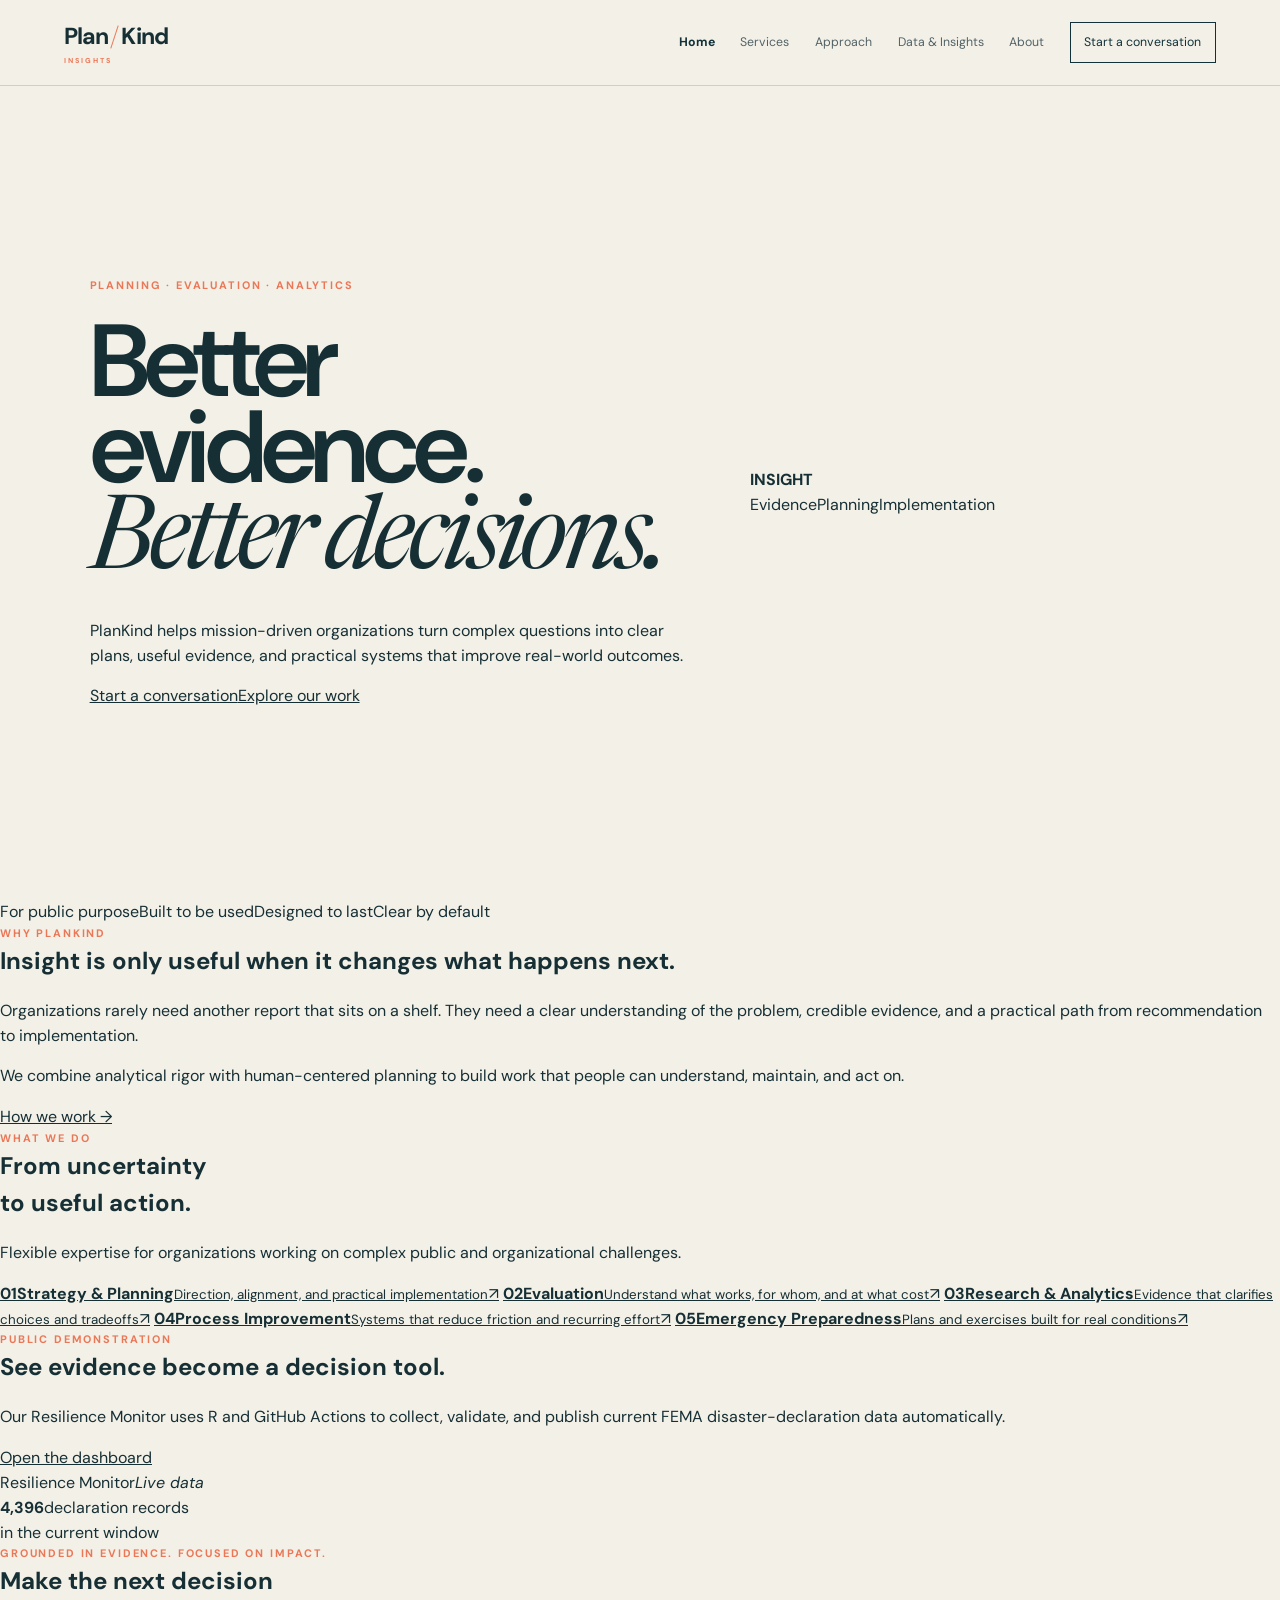
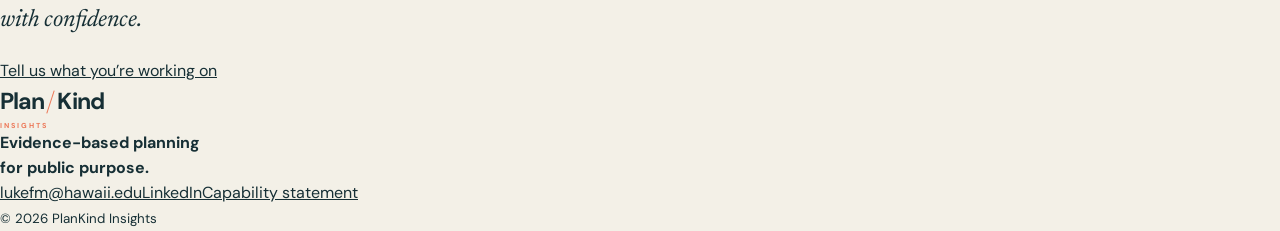
==== website/index.html @ e94deb13 "Build PlanKind consulting website and resilience dashboard" ====
<!doctype html>
<html lang="en">
<head>
  <meta charset="utf-8"><meta name="viewport" content="width=device-width,initial-scale=1">
  <meta name="description" content="PlanKind helps mission-driven organizations make better decisions through evidence-based planning, evaluation, and analysis.">
  <meta property="og:title" content="PlanKind Insights">
  <meta property="og:description" content="Grounded in evidence. Focused on impact.">
  <meta property="og:image" content="https://lukefm3.github.io/plankind/assets/og.png">
  <title>PlanKind Insights | Evidence for better decisions</title>
  <link rel="stylesheet" href="assets/styles.css">
</head>
<body>
  <a class="skip" href="#main">Skip to content</a>
  <header class="header">
    <a class="logo" href="index.html"><span class="plan">Plan</span><i></i><span>Kind</span><small>INSIGHTS</small></a>
    <button class="menu" aria-controls="nav" aria-expanded="false">Menu</button>
    <nav id="nav"><a class="active" href="index.html">Home</a><a href="services.html">Services</a><a href="approach.html">Approach</a><a href="insights.html">Data &amp; Insights</a><a href="about.html">About</a><a class="nav-cta" href="contact.html">Start a conversation</a></nav>
  </header>
  <main id="main">
    <section class="hero">
      <div class="hero-copy">
        <div class="kicker">Planning · Evaluation · Analytics</div>
        <h1>Better evidence.<br><em>Better decisions.</em></h1>
        <p>PlanKind helps mission-driven organizations turn complex questions into clear plans, useful evidence, and practical systems that improve real-world outcomes.</p>
        <div class="button-row"><a class="button coral" href="contact.html">Start a conversation</a><a class="button ghost" href="services.html">Explore our work</a></div>
      </div>
      <div class="hero-mark" aria-label="PlanKind principles">
        <div class="orbit orbit-one"></div><div class="orbit orbit-two"></div>
        <div class="owl"><span class="eye"></span><span class="eye"></span><b>INSIGHT</b></div>
        <span class="orbit-label top">Evidence</span><span class="orbit-label right">Planning</span><span class="orbit-label bottom">Implementation</span>
      </div>
    </section>
    <section class="proof-strip"><span>For public purpose</span><span>Built to be used</span><span>Designed to last</span><span>Clear by default</span></section>
    <section class="section intro-grid">
      <div><div class="eyebrow">Why PlanKind</div><h2>Insight is only useful when it changes what happens next.</h2></div>
      <div class="prose"><p>Organizations rarely need another report that sits on a shelf. They need a clear understanding of the problem, credible evidence, and a practical path from recommendation to implementation.</p><p>We combine analytical rigor with human-centered planning to build work that people can understand, maintain, and act on.</p><a class="text-link" href="approach.html">How we work →</a></div>
    </section>
    <section class="services-preview">
      <div class="section-heading"><div><div class="eyebrow light">What we do</div><h2>From uncertainty<br>to useful action.</h2></div><p>Flexible expertise for organizations working on complex public and organizational challenges.</p></div>
      <div class="service-list">
        <a href="services.html#strategy"><b>01</b><span><strong>Strategy &amp; Planning</strong><small>Direction, alignment, and practical implementation</small></span><i>↗</i></a>
        <a href="services.html#evaluation"><b>02</b><span><strong>Evaluation</strong><small>Understand what works, for whom, and at what cost</small></span><i>↗</i></a>
        <a href="services.html#analytics"><b>03</b><span><strong>Research &amp; Analytics</strong><small>Evidence that clarifies choices and tradeoffs</small></span><i>↗</i></a>
        <a href="services.html#process"><b>04</b><span><strong>Process Improvement</strong><small>Systems that reduce friction and recurring effort</small></span><i>↗</i></a>
        <a href="services.html#preparedness"><b>05</b><span><strong>Emergency Preparedness</strong><small>Plans and exercises built for real conditions</small></span><i>↗</i></a>
      </div>
    </section>
    <section class="section data-feature">
      <div><div class="eyebrow">Public demonstration</div><h2>See evidence become a decision tool.</h2><p>Our Resilience Monitor uses R and GitHub Actions to collect, validate, and publish current FEMA disaster-declaration data automatically.</p><a class="button dark" href="insights.html">Open the dashboard</a></div>
      <div class="mini-dashboard"><div class="mini-head"><span>Resilience Monitor</span><i>Live data</i></div><div class="mini-number"><strong id="home-record-count">—</strong><span>declaration records<br>in the current window</span></div><div class="mini-lines"><i style="width:92%"></i><i style="width:68%"></i><i style="width:81%"></i><i style="width:46%"></i></div></div>
    </section>
    <section class="closing"><div class="kicker">Grounded in evidence. Focused on impact.</div><h2>Make the next decision<br><em>with confidence.</em></h2><a class="button coral" href="contact.html">Tell us what you’re working on</a></section>
  </main>
  <footer class="footer"><a class="logo inverse" href="index.html"><span>Plan</span><i></i><span>Kind</span><small>INSIGHTS</small></a><div><b>Evidence-based planning<br>for public purpose.</b></div><div><a href="mailto:lukefm@hawaii.edu">lukefm@hawaii.edu</a><a href="https://www.linkedin.com/in/luke-miller-283258127/">LinkedIn</a><a href="downloads/plankind-capability-statement.pdf" download>Capability statement</a></div><small>© <span class="year"></span> PlanKind Insights</small></footer>
  <script src="assets/site.js"></script>
</body>
</html>
---- website/assets/styles.css ----
@import url('https://fonts.googleapis.com/css2?family=DM+Sans:wght@400;500;600;700&family=Newsreader:ital,opsz,wght@1,6..72,400;1,6..72,500&display=swap');
:root{--navy:#12323a;--deep:#0c252b;--cream:#f3f0e7;--white:#fff;--coral:#ec7757;--sage:#aebf99;--mist:#dce5df;--ink:#162f35;--muted:#647477;--line:rgba(18,50,58,.17);--sans:"DM Sans",sans-serif;--serif:"Newsreader",serif}*{box-sizing:border-box}html{scroll-behavior:smooth}body{margin:0;background:var(--cream);color:var(--ink);font-family:var(--sans);line-height:1.55}.skip{position:absolute;left:-9999px}.skip:focus{left:1rem;top:1rem;background:#fff;padding:.7rem;z-index:20}a{color:inherit}.header{min-height:86px;padding:0 clamp(1.25rem,5vw,5.5rem);display:flex;align-items:center;justify-content:space-between;border-bottom:1px solid var(--line);background:var(--cream);position:relative}.logo{position:relative;display:flex;align-items:center;text-decoration:none;font-size:1.45rem;font-weight:700;letter-spacing:-.04em;padding-bottom:.7rem}.logo i{width:1px;height:24px;background:var(--coral);margin:0 .38rem;transform:rotate(18deg)}.logo small{position:absolute;bottom:0;left:0;font-size:.45rem;letter-spacing:.28em;font-weight:700;color:var(--coral)}nav{display:flex;align-items:center;gap:clamp(.9rem,2vw,2rem)}nav a{text-decoration:none;font-size:.77rem;color:#526368}nav a.active{color:var(--navy);font-weight:700}.nav-cta{border:1px solid var(--navy);padding:.65rem .85rem;color:var(--navy)}.menu{display:none;border:1px solid currentColor;background:none;padding:.55rem .75rem}.hero{min-height:calc(100vh - 86px);padding:clamp(4rem,8vw,8rem) clamp(1.25rem,7vw,7rem);display:grid;grid-template-columns:1.15fr .85fr;align-items:center;gap:5vw}.kicker,.eyebrow{text-transform:uppercase;letter-spacing:.17em;font-size:.68rem;font-weight:700;color:var(--coral)}h1,h2,h3,p{margin-top:0}h1{font-size:clamp(4rem,8vw,8.4rem);line-height:.84;letter-spacing:-.055em;margin:1.5rem 0 2rem;font-weight:600}h1 em,h2 em{font-family:var(--serif);font-weight:400;color:var(--coral}.hero-copy p,.page-hero p{font-size:clamp(1.05rem,1.7vw,1.32rem);max-width:650px;color:#516569}.button-row{display:flex;gap:.7rem;flex-wrap:wrap;margin-top:2.4rem}.button{display:inline-flex;padding:.9rem 1.15rem;text-decoration:none;border:1px solid var(--navy);font-size:.8rem;font-weight:700}.button.coral{background:var(--coral);border-color:var(--coral);color:var(--deep)}.button.ghost{background:transparent}.button.dark{background:var(--navy);color:#fff}.button.compact{padding:.65rem .9rem}.hero-mark{height:min(540px,55vw);min-height:360px;position:relative;display:grid;place-items:center}.orbit{position:absolute;border:1px solid rgba(18,50,58,.22);border-radius:50%}.orbit-one{inset:9%}.orbit-two{inset:21%;border-style:dashed}.owl{position:relative;width:170px;height:138px;border-radius:50% 50% 44% 44%;background:var(--navy);display:flex;justify-content:center;align-items:center;gap:16px;color:#fff;clip-path:polygon(0 12%,25% 0,50% 12%,75% 0,100% 12%,91% 83%,50% 100%,9% 83%)}.owl:after{content:"";position:absolute;width:24px;height:16px;background:var(--coral);clip-path:polygon(50% 100%,0 0,100% 0);top:63px}.owl .eye{width:42px;height:42px;border-radius:50%;background:var(--cream);box-shadow:inset 0 0 0 14px var(--sage)}.owl b{position:absolute;bottom:20px;font-size:.45rem;letter-spacing:.24em}.orbit-label{position:absolute;font-size:.68rem;text-transform:uppercase;letter-spacing:.12em}.orbit-label.top{top:4%}.orbit-label.right{right:0;top:50%}.orbit-label.bottom{bottom:3%;left:18%}.proof-strip{display:grid;grid-template-columns:repeat(4,1fr);background:var(--navy);color:#fff;padding:1.15rem clamp(1rem,5vw,5rem);gap:1rem}.proof-strip span{text-align:center;text-transform:uppercase;letter-spacing:.13em;font-size:.62rem;border-right:1px solid rgba(255,255,255,.2)}.proof-strip span:last-child{border:0}.section{padding:clamp(5rem,9vw,9rem) clamp(1.25rem,7vw,7rem);border-bottom:1px solid var(--line)}.intro-grid{display:grid;grid-template-columns:1fr 1fr;gap:8vw}.section h2,.section-heading h2,.closing h2,.service-detail h2,.contact-hero h1{font-size:clamp(2.8rem,5vw,5.4rem);line-height:.95;letter-spacing:-.045em;margin:1rem 0}.prose{font-size:1.06rem;max-width:680px}.text-link{display:inline-block;margin-top:1rem;text-decoration:none;font-weight:700;border-bottom:1px solid}.services-preview{background:var(--navy);color:#fff;padding:clamp(5rem,9vw,9rem) clamp(1.25rem,7vw,7rem)}.section-heading{display:flex;justify-content:space-between;align-items:end;gap:4rem}.section-heading>p{max-width:410px;color:#c2ceca}.light{color:var(--sage)}.service-list{margin-top:4rem;border-top:1px solid rgba(255,255,255,.2)}.service-list a{display:grid;grid-template-columns:55px 1fr 30px;gap:1rem;align-items:center;text-decoration:none;padding:1.35rem 0;border-bottom:1px solid rgba(255,255,255,.2)}.service-list b{font-size:.65rem;color:var(--sage)}.service-list span{display:flex;align-items:baseline;gap:2rem}.service-list strong{font-size:1.25rem}.service-list small{color:#b8c7c4}.service-list i{font-style:normal;font-size:1.4rem}.data-feature{background:var(--mist);display:grid;grid-template-columns:1fr 1fr;gap:8vw;align-items:center}.data-feature p{max-width:570px}.mini-dashboard{background:#fff;padding:2rem;box-shadow:16px 16px 0 var(--sage)}.mini-head{display:flex;justify-content:space-between;border-bottom:1px solid var(--line);padding-bottom:1rem}.mini-head i{font-style:normal;color:#377958;font-size:.72rem}.mini-number{display:flex;align-items:center;gap:1.2rem;margin:2rem 0}.mini-number strong{font-size:4rem;line-height:1}.mini-number span{font-size:.72rem;color:var(--muted)}.mini-lines{display:grid;gap:.55rem}.mini-lines i{display:block;height:12px;background:var(--coral)}.closing{padding:clamp(6rem,11vw,11rem) 1.25rem;text-align:center}.closing h2{font-size:clamp(3rem,6vw,6.7rem)}.footer{background:var(--deep);color:#fff;min-height:260px;padding:3rem clamp(1.25rem,5vw,5rem);display:grid;grid-template-columns:1fr 1fr 1fr auto;gap:2rem;align-items:start}.logo.inverse{color:#fff}.footer>div{display:flex;flex-direction:column;gap:.5rem}.footer a{text-decoration:none;font-size:.8rem}.footer>small{align-self:end;color:#96a6a4}
.page-hero{padding:clamp(5rem,9vw,9rem) clamp(1.25rem,7vw,7rem);min-height:68vh}.page-hero h1{font-size:clamp(4rem,8vw,8rem)}.service-detail{padding:clamp(4rem,7vw,7rem) clamp(1.25rem,7vw,7rem);display:grid;grid-template-columns:80px 1.2fr .8fr;gap:4vw;border-top:1px solid var(--line)}.service-num{font-family:var(--serif);font-style:italic;font-size:1.5rem;color:var(--coral)}.service-detail h2{font-size:clamp(2.5rem,4vw,4.5rem)}.service-detail>div p{max-width:600px;color:var(--muted)}.service-detail ul{list-style:none;padding:0;margin:2rem 0 0}.service-detail li{padding:.8rem 0;border-bottom:1px solid var(--line);font-size:.88rem}.approach-hero{background:var(--mist)}.principles{display:grid;grid-template-columns:repeat(5,1fr);padding:0 clamp(1.25rem,4vw,4rem)}.principles article{padding:3rem 1.4rem;min-height:340px;border-right:1px solid var(--line)}.principles article:last-child{border:0}.principles span{color:var(--coral);font-size:.68rem}.principles h2{font-size:1.6rem;line-height:1.1;margin:4rem 0 1rem}.principles p{font-size:.84rem;color:var(--muted)}.question-section{background:var(--navy);color:#fff}.question-section .prose{color:#ccd5d2}.value-list{display:flex;flex-wrap:wrap;gap:.55rem;margin-top:2rem}.value-list span{padding:.5rem .8rem;border:1px solid rgba(255,255,255,.25);border-radius:30px;font-size:.75rem}.expertise{padding:clamp(5rem,8vw,8rem) clamp(1.25rem,7vw,7rem);background:var(--sage)}.dark-copy{color:var(--navy)}.expertise-grid{display:grid;grid-template-columns:repeat(3,1fr);margin-top:3rem;border-top:1px solid rgba(18,50,58,.25);border-left:1px solid rgba(18,50,58,.25)}.expertise-grid span{padding:1.2rem;border-right:1px solid rgba(18,50,58,.25);border-bottom:1px solid rgba(18,50,58,.25);font-weight:600}.founder{display:grid;grid-template-columns:.55fr 1fr;gap:7vw;align-items:center}.founder-mark{aspect-ratio:1;background:var(--navy);color:#fff;display:grid;place-items:center;font-size:clamp(3rem,8vw,8rem);font-family:var(--serif);font-style:italic}.founder>div:last-child{max-width:650px}.founder-links{display:flex;gap:1.2rem}.founder-links a{font-weight:700;font-size:.8rem}.header-dark{background:var(--deep);color:#fff;border-color:rgba(255,255,255,.15)}.header-dark nav a{color:#c4d0cd}.contact-page{background:var(--deep);color:#fff}.contact-hero{min-height:calc(100vh - 86px);padding:clamp(4rem,8vw,8rem) clamp(1.25rem,7vw,7rem);display:grid;grid-template-columns:1.2fr .8fr;gap:8vw;align-items:center}.contact-hero h1{font-size:clamp(4rem,7vw,7.5rem)}.contact-hero p{max-width:620px;color:#c0cdca;font-size:1.1rem}.contact-card{background:var(--cream);color:var(--navy);padding:clamp(2rem,4vw,4rem);display:flex;flex-direction:column;gap:1rem}.contact-card>span{text-transform:uppercase;letter-spacing:.15em;font-size:.65rem;color:var(--coral);margin-bottom:1rem}.contact-card a{font-size:1rem;font-weight:600}.contact-card hr{width:100%;border:0;border-top:1px solid var(--line);margin:1rem 0}.contact-footer{min-height:100px;display:flex;justify-content:space-between}.dashboard-hero{padding-bottom:4rem}.dashboard{margin:0 clamp(1.25rem,4vw,4rem) 6rem;background:#fff;border:1px solid var(--line)}.dash-toolbar{display:flex;justify-content:space-between;align-items:center;padding:1rem 1.5rem;border-bottom:1px solid var(--line)}.dash-toolbar>div{display:flex;align-items:center;gap:.65rem}.dash-toolbar small{color:var(--muted)}.live-dot{width:8px;height:8px;border-radius:50%;background:#3c9b64;box-shadow:0 0 0 4px rgba(60,155,100,.15)}.metrics{display:grid;grid-template-columns:repeat(4,1fr)}.metrics article{padding:1.4rem;border-right:1px solid var(--line);border-bottom:1px solid var(--line)}.metrics article:last-child{border-right:0}.metrics span,.metrics small{display:block;font-size:.72rem;color:var(--muted)}.metrics strong{display:block;font-size:3.2rem;line-height:1;margin:.8rem 0}.metrics .word-metric{font-size:1.6rem;margin:1.2rem 0}.dash-grid{display:grid;grid-template-columns:1.2fr .8fr}.chart-card{padding:2rem;border-right:1px solid var(--line);border-bottom:1px solid var(--line)}.chart-card:last-child{border-right:0}.card-head{display:flex;justify-content:space-between;align-items:end;gap:1rem;margin-bottom:2rem}.card-head h2{font-size:1.8rem;margin:.4rem 0 0}.card-head label{font-size:.72rem}.card-head select{padding:.45rem;background:#fff;border:1px solid var(--line)}.bars{display:grid;gap:.72rem}.bar{display:grid;grid-template-columns:130px 1fr 42px;align-items:center;gap:.8rem;font-size:.72rem}.bar>div{height:17px;background:#edf1ee}.bar i{display:block;height:100%;min-width:2px;background:var(--coral)}.states .bar i{background:var(--sage)}.table-card{padding:2rem}.table-wrap{overflow:auto}table{width:100%;border-collapse:collapse;font-size:.76rem}th,td{text-align:left;padding:.8rem;border-bottom:1px solid var(--line)}th{text-transform:uppercase;letter-spacing:.08em;font-size:.62rem;color:var(--muted)}.methodology{background:var(--mist)}
@media(max-width:900px){.header{flex-wrap:wrap;min-height:74px;padding:1rem 1.25rem}.menu{display:block}nav{display:none;flex-basis:100%;flex-direction:column;align-items:flex-start;padding:1.4rem 0 .4rem}nav.open{display:flex}.hero{grid-template-columns:1fr}.hero-mark{height:480px}.proof-strip{grid-template-columns:repeat(2,1fr)}.intro-grid,.data-feature,.contact-hero,.founder{grid-template-columns:1fr}.section-heading{align-items:flex-start;flex-direction:column}.service-detail{grid-template-columns:50px 1fr}.service-detail>ul{grid-column:2}.principles{grid-template-columns:repeat(2,1fr)}.principles article{min-height:280px}.expertise-grid{grid-template-columns:repeat(2,1fr)}.footer{grid-template-columns:1fr 1fr}.metrics{grid-template-columns:repeat(2,1fr)}.dash-grid{grid-template-columns:1fr}.chart-card{border-right:0}}@media(max-width:560px){h1{font-size:3.65rem}.hero-mark{height:360px}.proof-strip{grid-template-columns:1fr}.proof-strip span{border-right:0}.service-list span{display:block}.service-list small{display:block;margin-top:.35rem}.service-detail{grid-template-columns:1fr}.service-detail>ul{grid-column:1}.principles{grid-template-columns:1fr}.principles article{min-height:auto}.expertise-grid{grid-template-columns:1fr}.footer{grid-template-columns:1fr}.metrics{grid-template-columns:1fr}.metrics article{border-right:0}.dash-toolbar,.card-head{align-items:flex-start;flex-direction:column}.dash-toolbar>div{align-items:flex-start;flex-wrap:wrap}.bar{grid-template-columns:90px 1fr 32px}.contact-footer{display:flex;flex-direction:column}.hero-mark{min-height:300px}}
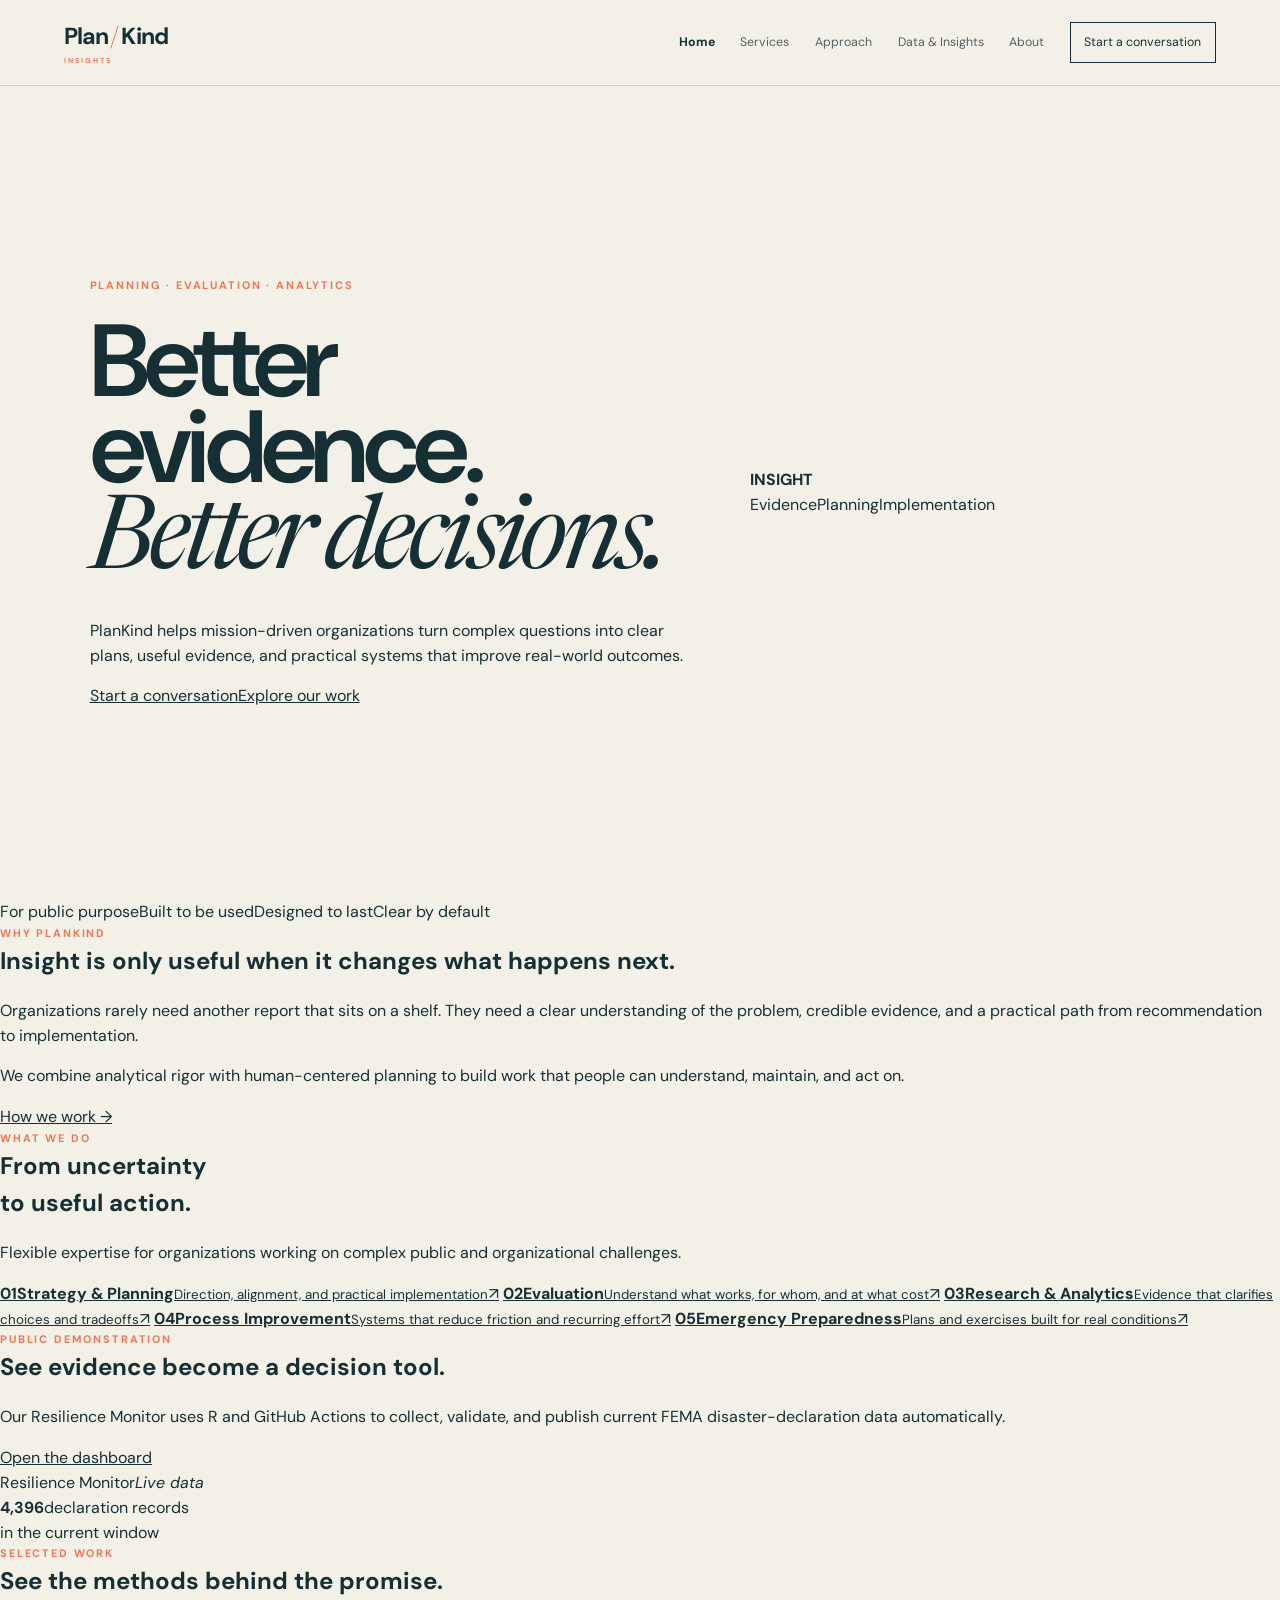
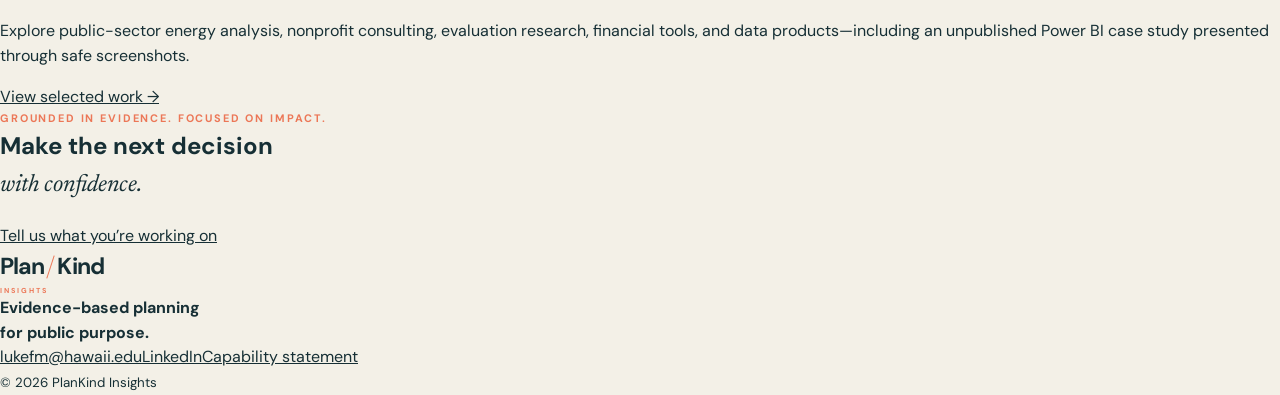
==== commit aabb6e5a: "Publish selected work and portfolio case studies" ====
--- a/website/index.html
+++ b/website/index.html
@@ -49,10 +49,13 @@
       <div><div class="eyebrow">Public demonstration</div><h2>See evidence become a decision tool.</h2><p>Our Resilience Monitor uses R and GitHub Actions to collect, validate, and publish current FEMA disaster-declaration data automatically.</p><a class="button dark" href="insights.html">Open the dashboard</a></div>
       <div class="mini-dashboard"><div class="mini-head"><span>Resilience Monitor</span><i>Live data</i></div><div class="mini-number"><strong id="home-record-count">—</strong><span>declaration records<br>in the current window</span></div><div class="mini-lines"><i style="width:92%"></i><i style="width:68%"></i><i style="width:81%"></i><i style="width:46%"></i></div></div>
     </section>
+    <section class="section intro-grid">
+      <div><div class="eyebrow">Selected work</div><h2>See the methods behind the promise.</h2></div>
+      <div class="prose"><p>Explore public-sector energy analysis, nonprofit consulting, evaluation research, financial tools, and data products—including an unpublished Power BI case study presented through safe screenshots.</p><a class="text-link" href="work.html">View selected work →</a></div>
+    </section>
     <section class="closing"><div class="kicker">Grounded in evidence. Focused on impact.</div><h2>Make the next decision<br><em>with confidence.</em></h2><a class="button coral" href="contact.html">Tell us what you’re working on</a></section>
   </main>
   <footer class="footer"><a class="logo inverse" href="index.html"><span>Plan</span><i></i><span>Kind</span><small>INSIGHTS</small></a><div><b>Evidence-based planning<br>for public purpose.</b></div><div><a href="mailto:lukefm@hawaii.edu">lukefm@hawaii.edu</a><a href="https://www.linkedin.com/in/luke-miller-283258127/">LinkedIn</a><a href="downloads/plankind-capability-statement.pdf" download>Capability statement</a></div><small>© <span class="year"></span> PlanKind Insights</small></footer>
   <script src="assets/site.js"></script>
 </body>
 </html>
-
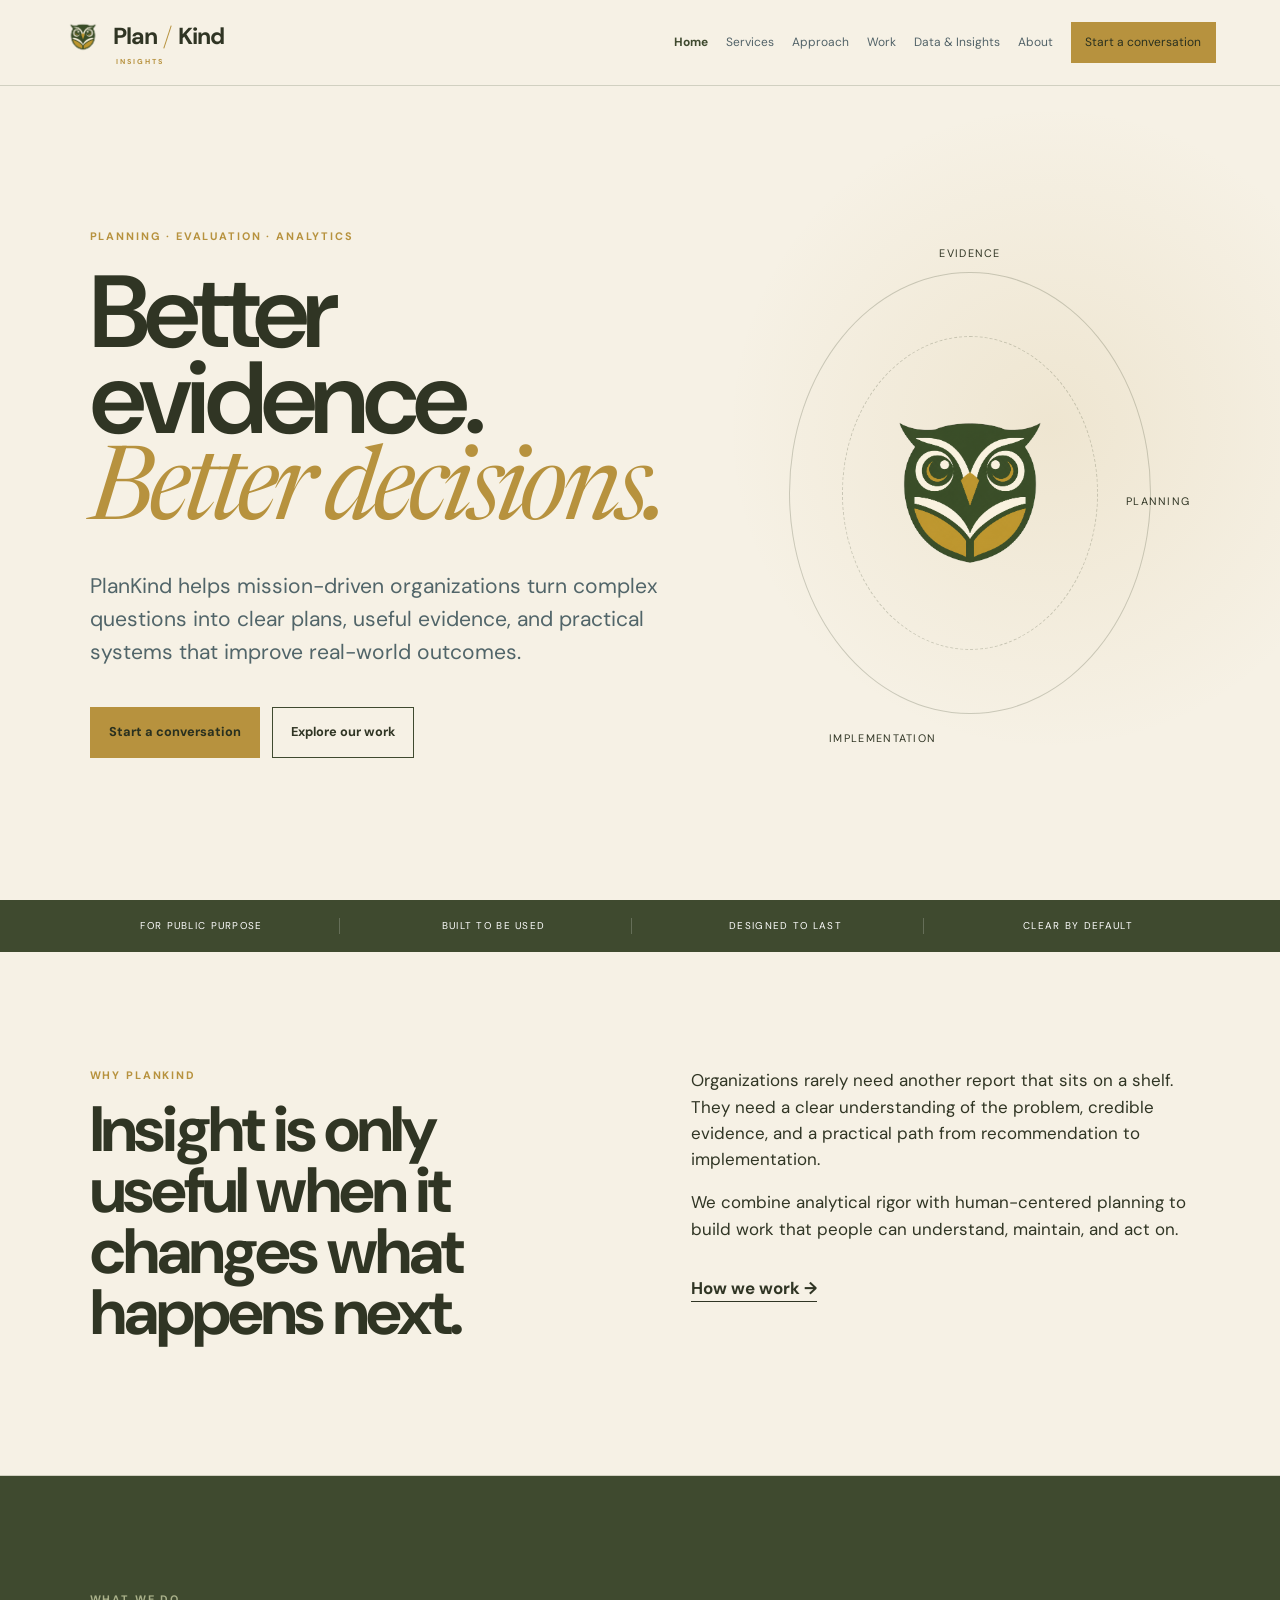
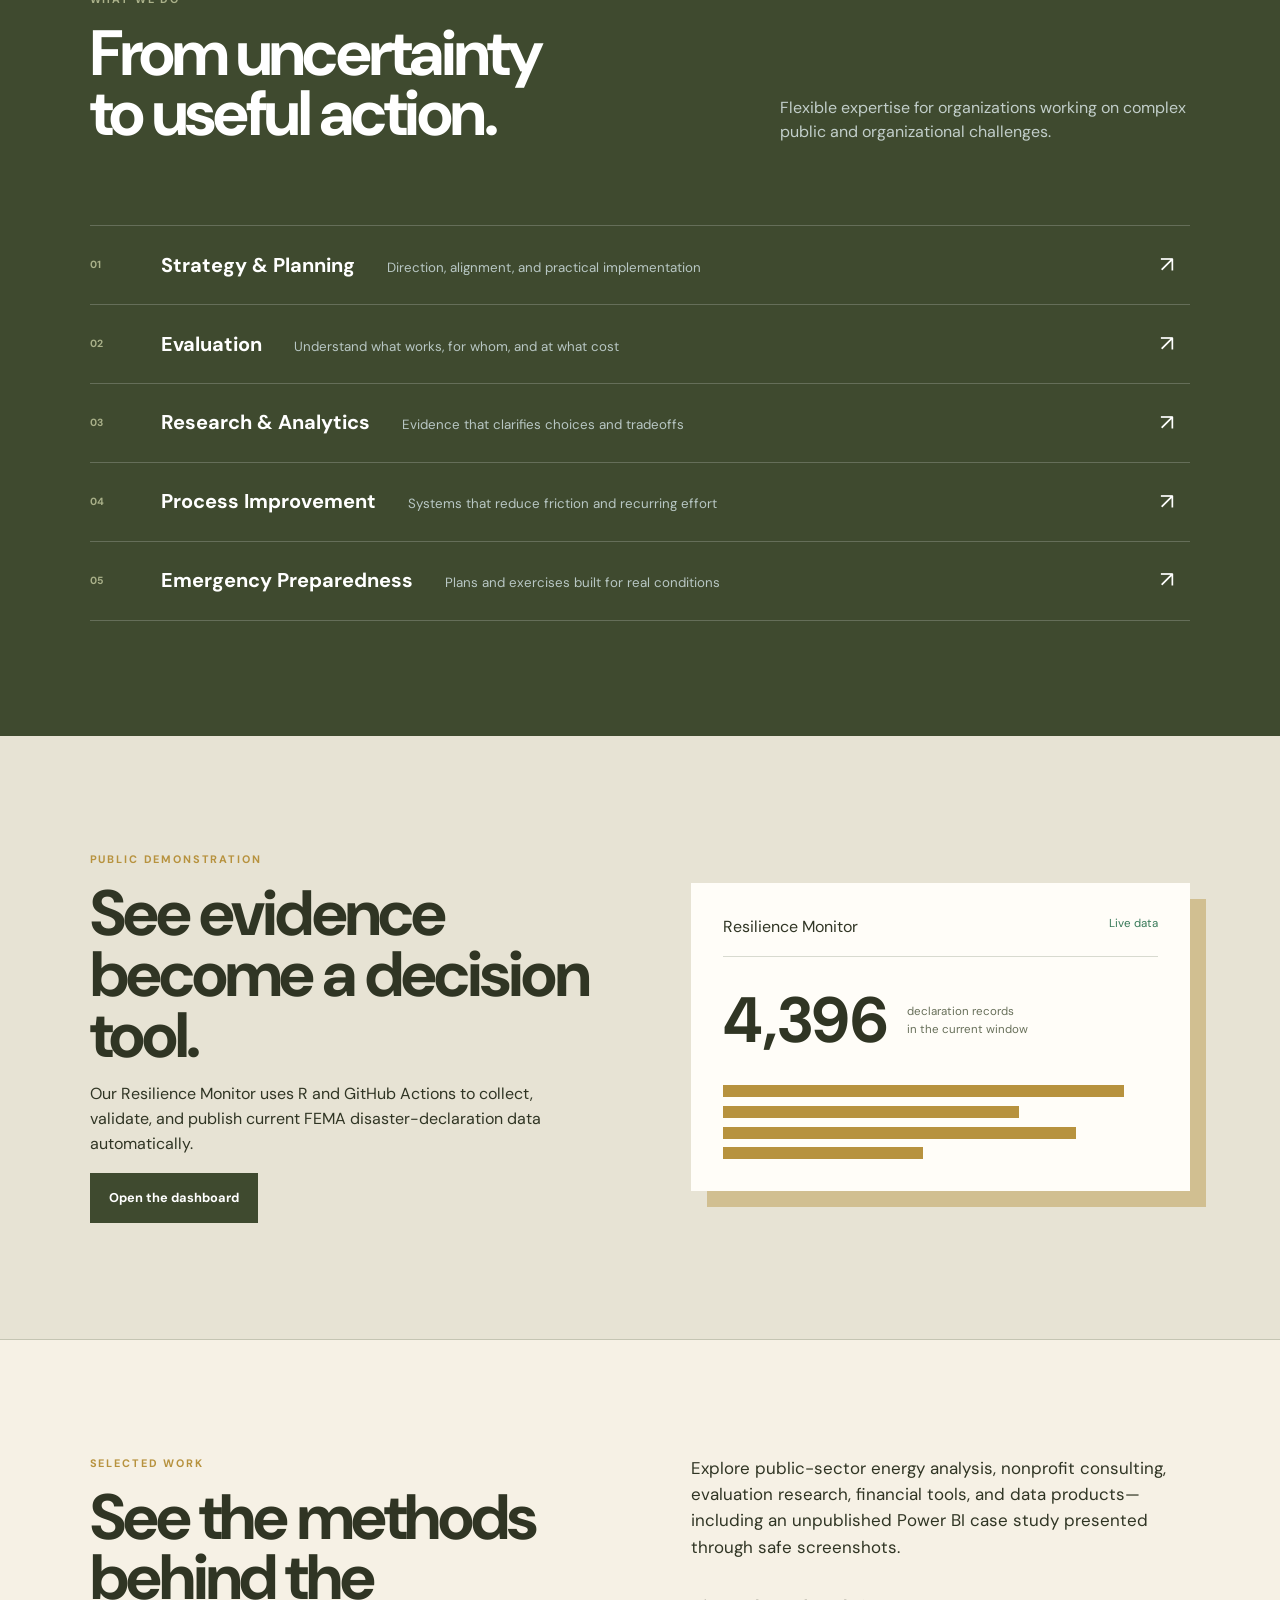
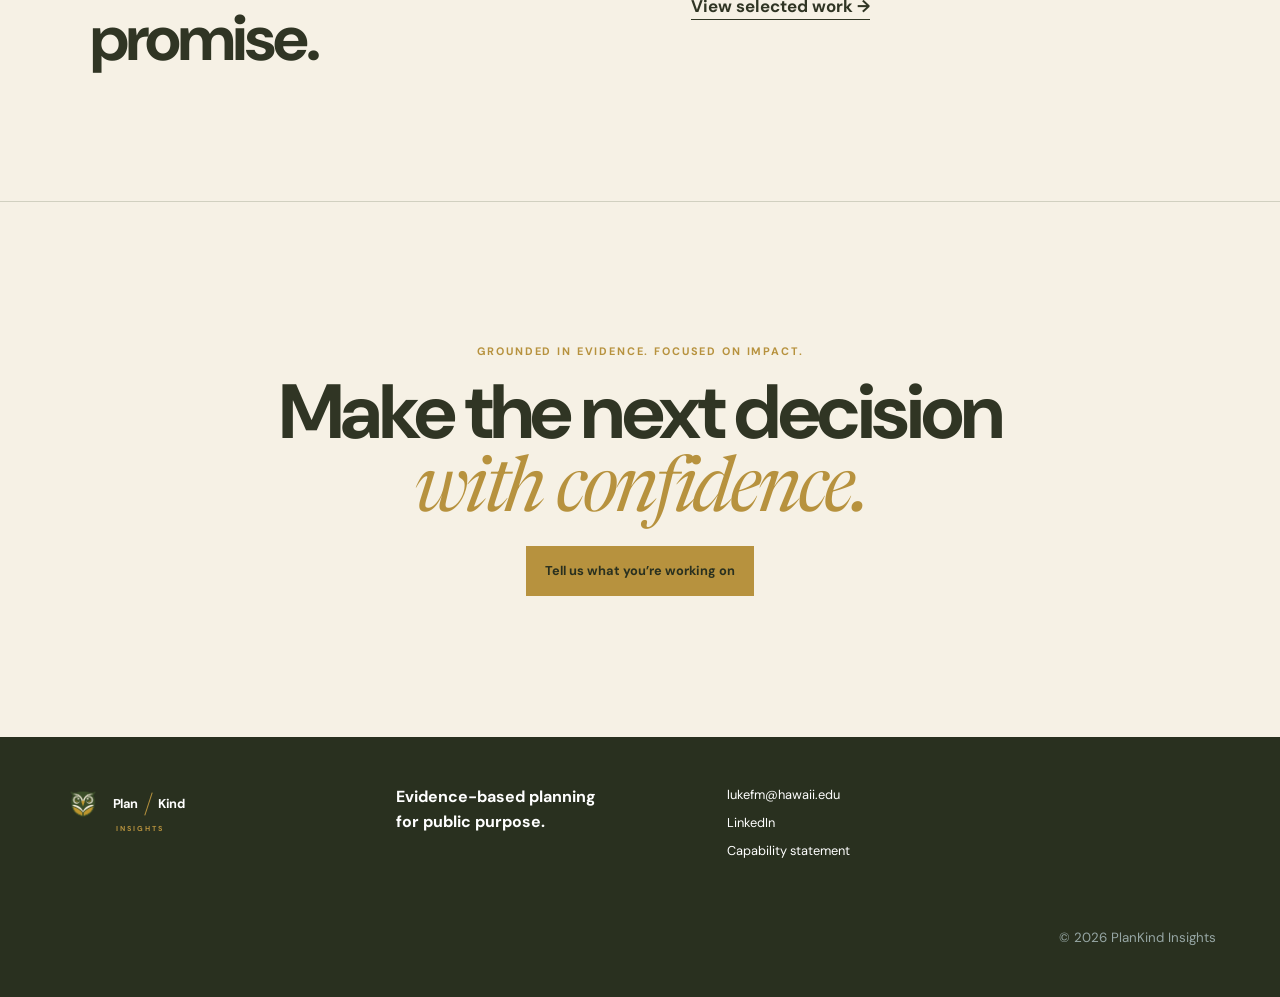
==== commit 04cf85d1: "Refine PlanKind identity and repair site layout" ====
--- a/website/index.html
+++ b/website/index.html
@@ -14,7 +14,7 @@
   <header class="header">
     <a class="logo" href="index.html"><span class="plan">Plan</span><i></i><span>Kind</span><small>INSIGHTS</small></a>
     <button class="menu" aria-controls="nav" aria-expanded="false">Menu</button>
-    <nav id="nav"><a class="active" href="index.html">Home</a><a href="services.html">Services</a><a href="approach.html">Approach</a><a href="insights.html">Data &amp; Insights</a><a href="about.html">About</a><a class="nav-cta" href="contact.html">Start a conversation</a></nav>
+    <nav id="nav"><a class="active" href="index.html">Home</a><a href="services.html">Services</a><a href="approach.html">Approach</a><a href="work.html">Work</a><a href="insights.html">Data &amp; Insights</a><a href="about.html">About</a><a class="nav-cta" href="contact.html">Start a conversation</a></nav>
   </header>
   <main id="main">
     <section class="hero">
--- a/website/assets/styles.css
+++ b/website/assets/styles.css
@@ -1,5 +1,64 @@
 @import url('https://fonts.googleapis.com/css2?family=DM+Sans:wght@400;500;600;700&family=Newsreader:ital,opsz,wght@1,6..72,400;1,6..72,500&display=swap');
-:root{--navy:#12323a;--deep:#0c252b;--cream:#f3f0e7;--white:#fff;--coral:#ec7757;--sage:#aebf99;--mist:#dce5df;--ink:#162f35;--muted:#647477;--line:rgba(18,50,58,.17);--sans:"DM Sans",sans-serif;--serif:"Newsreader",serif}*{box-sizing:border-box}html{scroll-behavior:smooth}body{margin:0;background:var(--cream);color:var(--ink);font-family:var(--sans);line-height:1.55}.skip{position:absolute;left:-9999px}.skip:focus{left:1rem;top:1rem;background:#fff;padding:.7rem;z-index:20}a{color:inherit}.header{min-height:86px;padding:0 clamp(1.25rem,5vw,5.5rem);display:flex;align-items:center;justify-content:space-between;border-bottom:1px solid var(--line);background:var(--cream);position:relative}.logo{position:relative;display:flex;align-items:center;text-decoration:none;font-size:1.45rem;font-weight:700;letter-spacing:-.04em;padding-bottom:.7rem}.logo i{width:1px;height:24px;background:var(--coral);margin:0 .38rem;transform:rotate(18deg)}.logo small{position:absolute;bottom:0;left:0;font-size:.45rem;letter-spacing:.28em;font-weight:700;color:var(--coral)}nav{display:flex;align-items:center;gap:clamp(.9rem,2vw,2rem)}nav a{text-decoration:none;font-size:.77rem;color:#526368}nav a.active{color:var(--navy);font-weight:700}.nav-cta{border:1px solid var(--navy);padding:.65rem .85rem;color:var(--navy)}.menu{display:none;border:1px solid currentColor;background:none;padding:.55rem .75rem}.hero{min-height:calc(100vh - 86px);padding:clamp(4rem,8vw,8rem) clamp(1.25rem,7vw,7rem);display:grid;grid-template-columns:1.15fr .85fr;align-items:center;gap:5vw}.kicker,.eyebrow{text-transform:uppercase;letter-spacing:.17em;font-size:.68rem;font-weight:700;color:var(--coral)}h1,h2,h3,p{margin-top:0}h1{font-size:clamp(4rem,8vw,8.4rem);line-height:.84;letter-spacing:-.055em;margin:1.5rem 0 2rem;font-weight:600}h1 em,h2 em{font-family:var(--serif);font-weight:400;color:var(--coral}.hero-copy p,.page-hero p{font-size:clamp(1.05rem,1.7vw,1.32rem);max-width:650px;color:#516569}.button-row{display:flex;gap:.7rem;flex-wrap:wrap;margin-top:2.4rem}.button{display:inline-flex;padding:.9rem 1.15rem;text-decoration:none;border:1px solid var(--navy);font-size:.8rem;font-weight:700}.button.coral{background:var(--coral);border-color:var(--coral);color:var(--deep)}.button.ghost{background:transparent}.button.dark{background:var(--navy);color:#fff}.button.compact{padding:.65rem .9rem}.hero-mark{height:min(540px,55vw);min-height:360px;position:relative;display:grid;place-items:center}.orbit{position:absolute;border:1px solid rgba(18,50,58,.22);border-radius:50%}.orbit-one{inset:9%}.orbit-two{inset:21%;border-style:dashed}.owl{position:relative;width:170px;height:138px;border-radius:50% 50% 44% 44%;background:var(--navy);display:flex;justify-content:center;align-items:center;gap:16px;color:#fff;clip-path:polygon(0 12%,25% 0,50% 12%,75% 0,100% 12%,91% 83%,50% 100%,9% 83%)}.owl:after{content:"";position:absolute;width:24px;height:16px;background:var(--coral);clip-path:polygon(50% 100%,0 0,100% 0);top:63px}.owl .eye{width:42px;height:42px;border-radius:50%;background:var(--cream);box-shadow:inset 0 0 0 14px var(--sage)}.owl b{position:absolute;bottom:20px;font-size:.45rem;letter-spacing:.24em}.orbit-label{position:absolute;font-size:.68rem;text-transform:uppercase;letter-spacing:.12em}.orbit-label.top{top:4%}.orbit-label.right{right:0;top:50%}.orbit-label.bottom{bottom:3%;left:18%}.proof-strip{display:grid;grid-template-columns:repeat(4,1fr);background:var(--navy);color:#fff;padding:1.15rem clamp(1rem,5vw,5rem);gap:1rem}.proof-strip span{text-align:center;text-transform:uppercase;letter-spacing:.13em;font-size:.62rem;border-right:1px solid rgba(255,255,255,.2)}.proof-strip span:last-child{border:0}.section{padding:clamp(5rem,9vw,9rem) clamp(1.25rem,7vw,7rem);border-bottom:1px solid var(--line)}.intro-grid{display:grid;grid-template-columns:1fr 1fr;gap:8vw}.section h2,.section-heading h2,.closing h2,.service-detail h2,.contact-hero h1{font-size:clamp(2.8rem,5vw,5.4rem);line-height:.95;letter-spacing:-.045em;margin:1rem 0}.prose{font-size:1.06rem;max-width:680px}.text-link{display:inline-block;margin-top:1rem;text-decoration:none;font-weight:700;border-bottom:1px solid}.services-preview{background:var(--navy);color:#fff;padding:clamp(5rem,9vw,9rem) clamp(1.25rem,7vw,7rem)}.section-heading{display:flex;justify-content:space-between;align-items:end;gap:4rem}.section-heading>p{max-width:410px;color:#c2ceca}.light{color:var(--sage)}.service-list{margin-top:4rem;border-top:1px solid rgba(255,255,255,.2)}.service-list a{display:grid;grid-template-columns:55px 1fr 30px;gap:1rem;align-items:center;text-decoration:none;padding:1.35rem 0;border-bottom:1px solid rgba(255,255,255,.2)}.service-list b{font-size:.65rem;color:var(--sage)}.service-list span{display:flex;align-items:baseline;gap:2rem}.service-list strong{font-size:1.25rem}.service-list small{color:#b8c7c4}.service-list i{font-style:normal;font-size:1.4rem}.data-feature{background:var(--mist);display:grid;grid-template-columns:1fr 1fr;gap:8vw;align-items:center}.data-feature p{max-width:570px}.mini-dashboard{background:#fff;padding:2rem;box-shadow:16px 16px 0 var(--sage)}.mini-head{display:flex;justify-content:space-between;border-bottom:1px solid var(--line);padding-bottom:1rem}.mini-head i{font-style:normal;color:#377958;font-size:.72rem}.mini-number{display:flex;align-items:center;gap:1.2rem;margin:2rem 0}.mini-number strong{font-size:4rem;line-height:1}.mini-number span{font-size:.72rem;color:var(--muted)}.mini-lines{display:grid;gap:.55rem}.mini-lines i{display:block;height:12px;background:var(--coral)}.closing{padding:clamp(6rem,11vw,11rem) 1.25rem;text-align:center}.closing h2{font-size:clamp(3rem,6vw,6.7rem)}.footer{background:var(--deep);color:#fff;min-height:260px;padding:3rem clamp(1.25rem,5vw,5rem);display:grid;grid-template-columns:1fr 1fr 1fr auto;gap:2rem;align-items:start}.logo.inverse{color:#fff}.footer>div{display:flex;flex-direction:column;gap:.5rem}.footer a{text-decoration:none;font-size:.8rem}.footer>small{align-self:end;color:#96a6a4}
+:root{--navy:#12323a;--deep:#0c252b;--cream:#f3f0e7;--white:#fff;--coral:#ec7757;--sage:#aebf99;--mist:#dce5df;--ink:#162f35;--muted:#647477;--line:rgba(18,50,58,.17);--sans:"DM Sans",sans-serif;--serif:"Newsreader",serif}*{box-sizing:border-box}html{scroll-behavior:smooth}body{margin:0;background:var(--cream);color:var(--ink);font-family:var(--sans);line-height:1.55}.skip{position:absolute;left:-9999px}.skip:focus{left:1rem;top:1rem;background:#fff;padding:.7rem;z-index:20}a{color:inherit}.header{min-height:86px;padding:0 clamp(1.25rem,5vw,5.5rem);display:flex;align-items:center;justify-content:space-between;border-bottom:1px solid var(--line);background:var(--cream);position:relative}.logo{position:relative;display:flex;align-items:center;text-decoration:none;font-size:1.45rem;font-weight:700;letter-spacing:-.04em;padding-bottom:.7rem}.logo i{width:1px;height:24px;background:var(--coral);margin:0 .38rem;transform:rotate(18deg)}.logo small{position:absolute;bottom:0;left:0;font-size:.45rem;letter-spacing:.28em;font-weight:700;color:var(--coral)}nav{display:flex;align-items:center;gap:clamp(.9rem,2vw,2rem)}nav a{text-decoration:none;font-size:.77rem;color:#526368}nav a.active{color:var(--navy);font-weight:700}.nav-cta{border:1px solid var(--navy);padding:.65rem .85rem;color:var(--navy)}.menu{display:none;border:1px solid currentColor;background:none;padding:.55rem .75rem}.hero{min-height:calc(100vh - 86px);padding:clamp(4rem,8vw,8rem) clamp(1.25rem,7vw,7rem);display:grid;grid-template-columns:1.15fr .85fr;align-items:center;gap:5vw}.kicker,.eyebrow{text-transform:uppercase;letter-spacing:.17em;font-size:.68rem;font-weight:700;color:var(--coral)}h1,h2,h3,p{margin-top:0}h1{font-size:clamp(4rem,8vw,8.4rem);line-height:.84;letter-spacing:-.055em;margin:1.5rem 0 2rem;font-weight:600}h1 em,h2 em{font-family:var(--serif);font-weight:400;color:var(--coral)}.hero-copy p,.page-hero p{font-size:clamp(1.05rem,1.7vw,1.32rem);max-width:650px;color:#516569}.button-row{display:flex;gap:.7rem;flex-wrap:wrap;margin-top:2.4rem}.button{display:inline-flex;padding:.9rem 1.15rem;text-decoration:none;border:1px solid var(--navy);font-size:.8rem;font-weight:700}.button.coral{background:var(--coral);border-color:var(--coral);color:var(--deep)}.button.ghost{background:transparent}.button.dark{background:var(--navy);color:#fff}.button.compact{padding:.65rem .9rem}.hero-mark{height:min(540px,55vw);min-height:360px;position:relative;display:grid;place-items:center}.orbit{position:absolute;border:1px solid rgba(18,50,58,.22);border-radius:50%}.orbit-one{inset:9%}.orbit-two{inset:21%;border-style:dashed}.owl{position:relative;width:170px;height:138px;border-radius:50% 50% 44% 44%;background:var(--navy);display:flex;justify-content:center;align-items:center;gap:16px;color:#fff;clip-path:polygon(0 12%,25% 0,50% 12%,75% 0,100% 12%,91% 83%,50% 100%,9% 83%)}.owl:after{content:"";position:absolute;width:24px;height:16px;background:var(--coral);clip-path:polygon(50% 100%,0 0,100% 0);top:63px}.owl .eye{width:42px;height:42px;border-radius:50%;background:var(--cream);box-shadow:inset 0 0 0 14px var(--sage)}.owl b{position:absolute;bottom:20px;font-size:.45rem;letter-spacing:.24em}.orbit-label{position:absolute;font-size:.68rem;text-transform:uppercase;letter-spacing:.12em}.orbit-label.top{top:4%}.orbit-label.right{right:0;top:50%}.orbit-label.bottom{bottom:3%;left:18%}.proof-strip{display:grid;grid-template-columns:repeat(4,1fr);background:var(--navy);color:#fff;padding:1.15rem clamp(1rem,5vw,5rem);gap:1rem}.proof-strip span{text-align:center;text-transform:uppercase;letter-spacing:.13em;font-size:.62rem;border-right:1px solid rgba(255,255,255,.2)}.proof-strip span:last-child{border:0}.section{padding:clamp(5rem,9vw,9rem) clamp(1.25rem,7vw,7rem);border-bottom:1px solid var(--line)}.intro-grid{display:grid;grid-template-columns:1fr 1fr;gap:8vw}.section h2,.section-heading h2,.closing h2,.service-detail h2,.contact-hero h1{font-size:clamp(2.8rem,5vw,5.4rem);line-height:.95;letter-spacing:-.045em;margin:1rem 0}.prose{font-size:1.06rem;max-width:680px}.text-link{display:inline-block;margin-top:1rem;text-decoration:none;font-weight:700;border-bottom:1px solid}.services-preview{background:var(--navy);color:#fff;padding:clamp(5rem,9vw,9rem) clamp(1.25rem,7vw,7rem)}.section-heading{display:flex;justify-content:space-between;align-items:end;gap:4rem}.section-heading>p{max-width:410px;color:#c2ceca}.light{color:var(--sage)}.service-list{margin-top:4rem;border-top:1px solid rgba(255,255,255,.2)}.service-list a{display:grid;grid-template-columns:55px 1fr 30px;gap:1rem;align-items:center;text-decoration:none;padding:1.35rem 0;border-bottom:1px solid rgba(255,255,255,.2)}.service-list b{font-size:.65rem;color:var(--sage)}.service-list span{display:flex;align-items:baseline;gap:2rem}.service-list strong{font-size:1.25rem}.service-list small{color:#b8c7c4}.service-list i{font-style:normal;font-size:1.4rem}.data-feature{background:var(--mist);display:grid;grid-template-columns:1fr 1fr;gap:8vw;align-items:center}.data-feature p{max-width:570px}.mini-dashboard{background:#fff;padding:2rem;box-shadow:16px 16px 0 var(--sage)}.mini-head{display:flex;justify-content:space-between;border-bottom:1px solid var(--line);padding-bottom:1rem}.mini-head i{font-style:normal;color:#377958;font-size:.72rem}.mini-number{display:flex;align-items:center;gap:1.2rem;margin:2rem 0}.mini-number strong{font-size:4rem;line-height:1}.mini-number span{font-size:.72rem;color:var(--muted)}.mini-lines{display:grid;gap:.55rem}.mini-lines i{display:block;height:12px;background:var(--coral)}.closing{padding:clamp(6rem,11vw,11rem) 1.25rem;text-align:center}.closing h2{font-size:clamp(3rem,6vw,6.7rem)}.footer{background:var(--deep);color:#fff;min-height:260px;padding:3rem clamp(1.25rem,5vw,5rem);display:grid;grid-template-columns:1fr 1fr 1fr auto;gap:2rem;align-items:start}.logo.inverse{color:#fff}.footer>div{display:flex;flex-direction:column;gap:.5rem}.footer a{text-decoration:none;font-size:.8rem}.footer>small{align-self:end;color:#96a6a4}
 .page-hero{padding:clamp(5rem,9vw,9rem) clamp(1.25rem,7vw,7rem);min-height:68vh}.page-hero h1{font-size:clamp(4rem,8vw,8rem)}.service-detail{padding:clamp(4rem,7vw,7rem) clamp(1.25rem,7vw,7rem);display:grid;grid-template-columns:80px 1.2fr .8fr;gap:4vw;border-top:1px solid var(--line)}.service-num{font-family:var(--serif);font-style:italic;font-size:1.5rem;color:var(--coral)}.service-detail h2{font-size:clamp(2.5rem,4vw,4.5rem)}.service-detail>div p{max-width:600px;color:var(--muted)}.service-detail ul{list-style:none;padding:0;margin:2rem 0 0}.service-detail li{padding:.8rem 0;border-bottom:1px solid var(--line);font-size:.88rem}.approach-hero{background:var(--mist)}.principles{display:grid;grid-template-columns:repeat(5,1fr);padding:0 clamp(1.25rem,4vw,4rem)}.principles article{padding:3rem 1.4rem;min-height:340px;border-right:1px solid var(--line)}.principles article:last-child{border:0}.principles span{color:var(--coral);font-size:.68rem}.principles h2{font-size:1.6rem;line-height:1.1;margin:4rem 0 1rem}.principles p{font-size:.84rem;color:var(--muted)}.question-section{background:var(--navy);color:#fff}.question-section .prose{color:#ccd5d2}.value-list{display:flex;flex-wrap:wrap;gap:.55rem;margin-top:2rem}.value-list span{padding:.5rem .8rem;border:1px solid rgba(255,255,255,.25);border-radius:30px;font-size:.75rem}.expertise{padding:clamp(5rem,8vw,8rem) clamp(1.25rem,7vw,7rem);background:var(--sage)}.dark-copy{color:var(--navy)}.expertise-grid{display:grid;grid-template-columns:repeat(3,1fr);margin-top:3rem;border-top:1px solid rgba(18,50,58,.25);border-left:1px solid rgba(18,50,58,.25)}.expertise-grid span{padding:1.2rem;border-right:1px solid rgba(18,50,58,.25);border-bottom:1px solid rgba(18,50,58,.25);font-weight:600}.founder{display:grid;grid-template-columns:.55fr 1fr;gap:7vw;align-items:center}.founder-mark{aspect-ratio:1;background:var(--navy);color:#fff;display:grid;place-items:center;font-size:clamp(3rem,8vw,8rem);font-family:var(--serif);font-style:italic}.founder>div:last-child{max-width:650px}.founder-links{display:flex;gap:1.2rem}.founder-links a{font-weight:700;font-size:.8rem}.header-dark{background:var(--deep);color:#fff;border-color:rgba(255,255,255,.15)}.header-dark nav a{color:#c4d0cd}.contact-page{background:var(--deep);color:#fff}.contact-hero{min-height:calc(100vh - 86px);padding:clamp(4rem,8vw,8rem) clamp(1.25rem,7vw,7rem);display:grid;grid-template-columns:1.2fr .8fr;gap:8vw;align-items:center}.contact-hero h1{font-size:clamp(4rem,7vw,7.5rem)}.contact-hero p{max-width:620px;color:#c0cdca;font-size:1.1rem}.contact-card{background:var(--cream);color:var(--navy);padding:clamp(2rem,4vw,4rem);display:flex;flex-direction:column;gap:1rem}.contact-card>span{text-transform:uppercase;letter-spacing:.15em;font-size:.65rem;color:var(--coral);margin-bottom:1rem}.contact-card a{font-size:1rem;font-weight:600}.contact-card hr{width:100%;border:0;border-top:1px solid var(--line);margin:1rem 0}.contact-footer{min-height:100px;display:flex;justify-content:space-between}.dashboard-hero{padding-bottom:4rem}.dashboard{margin:0 clamp(1.25rem,4vw,4rem) 6rem;background:#fff;border:1px solid var(--line)}.dash-toolbar{display:flex;justify-content:space-between;align-items:center;padding:1rem 1.5rem;border-bottom:1px solid var(--line)}.dash-toolbar>div{display:flex;align-items:center;gap:.65rem}.dash-toolbar small{color:var(--muted)}.live-dot{width:8px;height:8px;border-radius:50%;background:#3c9b64;box-shadow:0 0 0 4px rgba(60,155,100,.15)}.metrics{display:grid;grid-template-columns:repeat(4,1fr)}.metrics article{padding:1.4rem;border-right:1px solid var(--line);border-bottom:1px solid var(--line)}.metrics article:last-child{border-right:0}.metrics span,.metrics small{display:block;font-size:.72rem;color:var(--muted)}.metrics strong{display:block;font-size:3.2rem;line-height:1;margin:.8rem 0}.metrics .word-metric{font-size:1.6rem;margin:1.2rem 0}.dash-grid{display:grid;grid-template-columns:1.2fr .8fr}.chart-card{padding:2rem;border-right:1px solid var(--line);border-bottom:1px solid var(--line)}.chart-card:last-child{border-right:0}.card-head{display:flex;justify-content:space-between;align-items:end;gap:1rem;margin-bottom:2rem}.card-head h2{font-size:1.8rem;margin:.4rem 0 0}.card-head label{font-size:.72rem}.card-head select{padding:.45rem;background:#fff;border:1px solid var(--line)}.bars{display:grid;gap:.72rem}.bar{display:grid;grid-template-columns:130px 1fr 42px;align-items:center;gap:.8rem;font-size:.72rem}.bar>div{height:17px;background:#edf1ee}.bar i{display:block;height:100%;min-width:2px;background:var(--coral)}.states .bar i{background:var(--sage)}.table-card{padding:2rem}.table-wrap{overflow:auto}table{width:100%;border-collapse:collapse;font-size:.76rem}th,td{text-align:left;padding:.8rem;border-bottom:1px solid var(--line)}th{text-transform:uppercase;letter-spacing:.08em;font-size:.62rem;color:var(--muted)}.methodology{background:var(--mist)}
 @media(max-width:900px){.header{flex-wrap:wrap;min-height:74px;padding:1rem 1.25rem}.menu{display:block}nav{display:none;flex-basis:100%;flex-direction:column;align-items:flex-start;padding:1.4rem 0 .4rem}nav.open{display:flex}.hero{grid-template-columns:1fr}.hero-mark{height:480px}.proof-strip{grid-template-columns:repeat(2,1fr)}.intro-grid,.data-feature,.contact-hero,.founder{grid-template-columns:1fr}.section-heading{align-items:flex-start;flex-direction:column}.service-detail{grid-template-columns:50px 1fr}.service-detail>ul{grid-column:2}.principles{grid-template-columns:repeat(2,1fr)}.principles article{min-height:280px}.expertise-grid{grid-template-columns:repeat(2,1fr)}.footer{grid-template-columns:1fr 1fr}.metrics{grid-template-columns:repeat(2,1fr)}.dash-grid{grid-template-columns:1fr}.chart-card{border-right:0}}@media(max-width:560px){h1{font-size:3.65rem}.hero-mark{height:360px}.proof-strip{grid-template-columns:1fr}.proof-strip span{border-right:0}.service-list span{display:block}.service-list small{display:block;margin-top:.35rem}.service-detail{grid-template-columns:1fr}.service-detail>ul{grid-column:1}.principles{grid-template-columns:1fr}.principles article{min-height:auto}.expertise-grid{grid-template-columns:1fr}.footer{grid-template-columns:1fr}.metrics{grid-template-columns:1fr}.metrics article{border-right:0}.dash-toolbar,.card-head{align-items:flex-start;flex-direction:column}.dash-toolbar>div{align-items:flex-start;flex-wrap:wrap}.bar{grid-template-columns:90px 1fr 32px}.contact-footer{display:flex;flex-direction:column}.hero-mark{min-height:300px}}
 
+/* PlanKind olive and gold identity */
+:root{
+  --navy:#3f4a2f;
+  --deep:#29301f;
+  --cream:#f6f1e5;
+  --white:#fffdf8;
+  --coral:#b7923e;
+  --sage:#aab18a;
+  --mist:#e7e3d4;
+  --ink:#303524;
+  --muted:#68705a;
+  --line:rgba(63,74,47,.2);
+}
+body{background:var(--cream)}
+.header{
+  position:sticky;
+  top:0;
+  z-index:10;
+  background:rgba(246,241,229,.96);
+  backdrop-filter:blur(12px);
+}
+.logo{gap:.22rem;letter-spacing:-.035em}
+.logo::before{
+  content:"";
+  width:38px;
+  height:38px;
+  flex:0 0 38px;
+  margin-right:.45rem;
+  background:url("plankind-owl.png") center/contain no-repeat;
+}
+.logo i{background:var(--coral)}
+.logo small{left:3.25rem;color:var(--coral)}
+nav{gap:clamp(.7rem,1.4vw,1.45rem)}
+nav a{font-size:.75rem;white-space:nowrap}
+.nav-cta{background:var(--gold);background:var(--coral);border-color:var(--coral);color:var(--deep)}
+.hero{background:radial-gradient(circle at 82% 42%,rgba(183,146,62,.12),transparent 28%)}
+.owl{
+  width:210px;
+  height:210px;
+  border-radius:0;
+  clip-path:none;
+  background:transparent url("plankind-owl.png") center/contain no-repeat;
+}
+.owl .eye,.owl::after,.owl b{display:none}
+.orbit{border-color:rgba(63,74,47,.24)}
+.button.coral{color:var(--deep)}
+.mini-dashboard,.contact-card,.case-study{background:var(--white)}
+.mini-dashboard{box-shadow:16px 16px 0 rgba(183,146,62,.45)}
+.mini-lines i,.bar i{background:var(--coral)}
+.expertise{background:var(--sage)}
+.footer{background:var(--deep)}
+@media(max-width:1120px){
+  .header{flex-wrap:wrap;min-height:74px;padding:1rem 1.25rem}
+  .menu{display:block}
+  nav{display:none;flex-basis:100%;flex-direction:column;align-items:stretch;gap:0;padding:1rem 0 .25rem}
+  nav.open{display:flex}
+  nav a{padding:.78rem 0;border-top:1px solid var(--line);font-size:.83rem}
+  .nav-cta{margin-top:.5rem;padding:.78rem;text-align:center;border:0}
+}
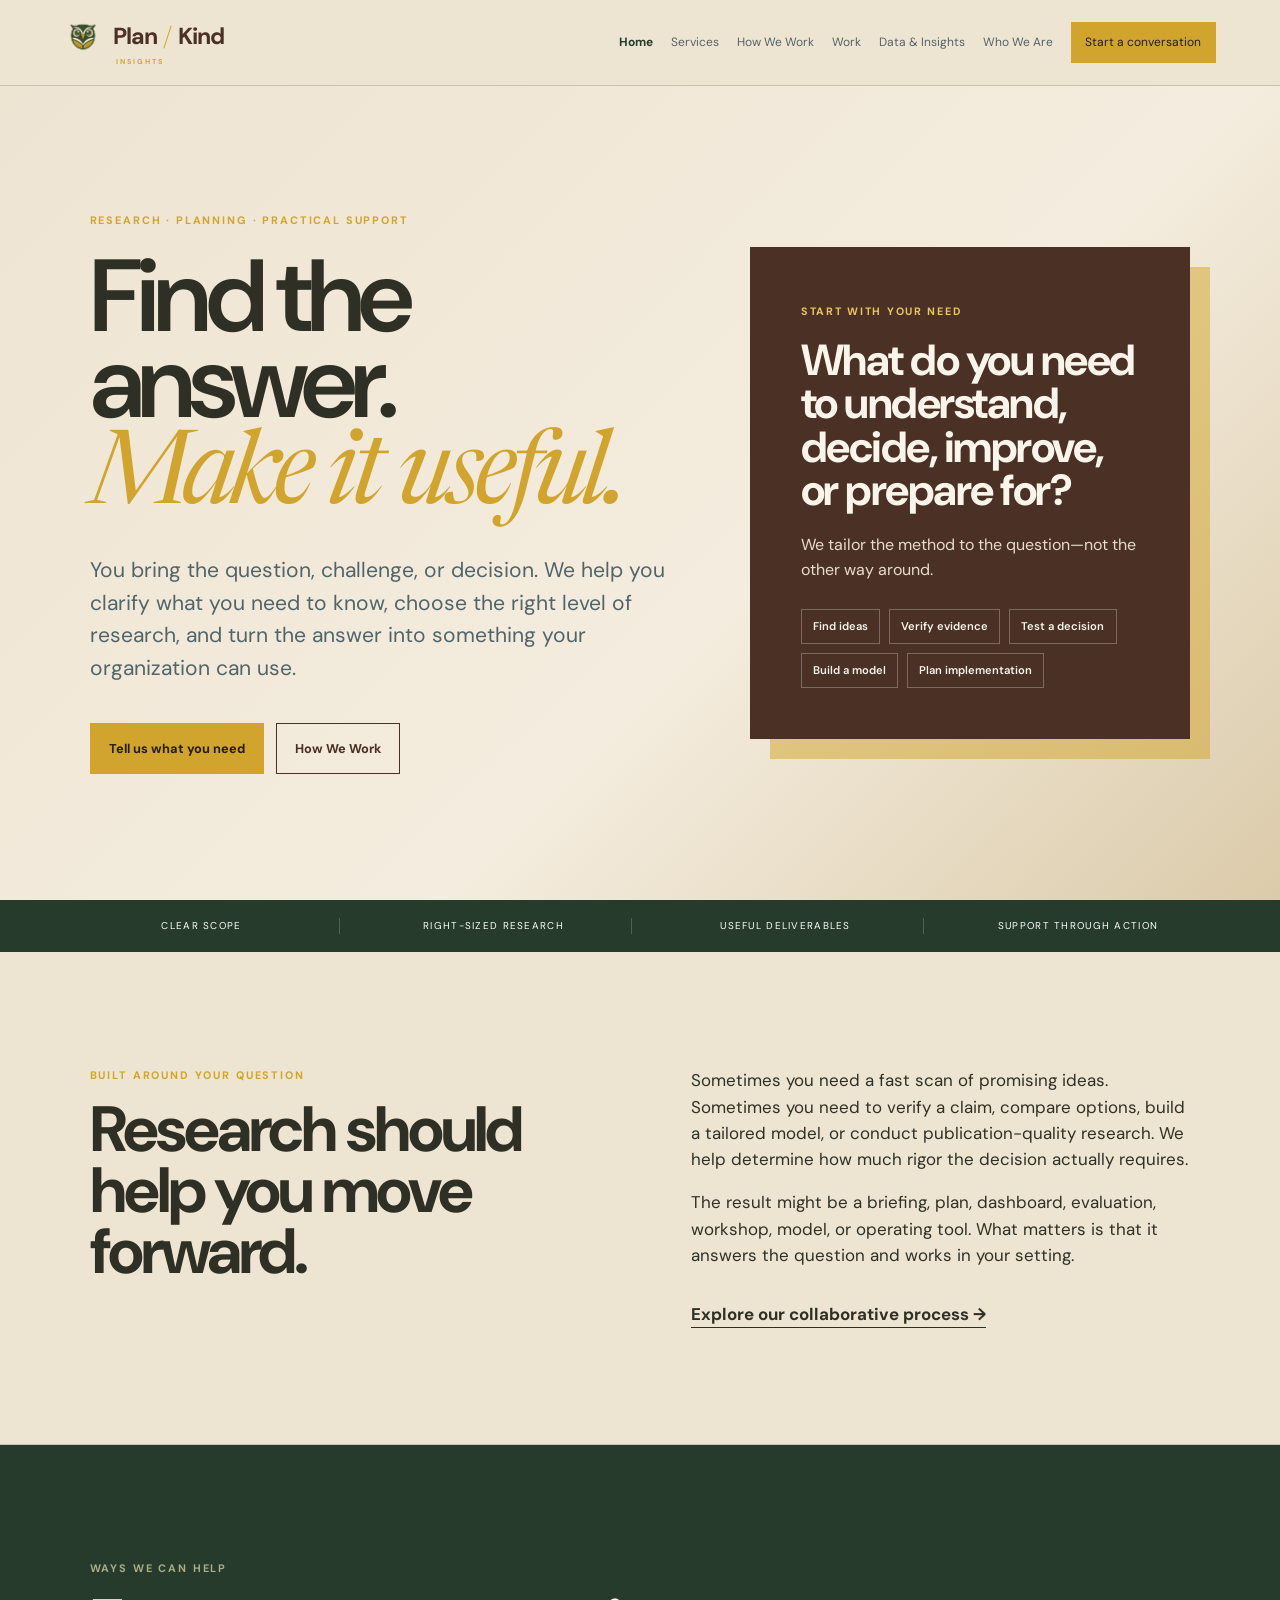
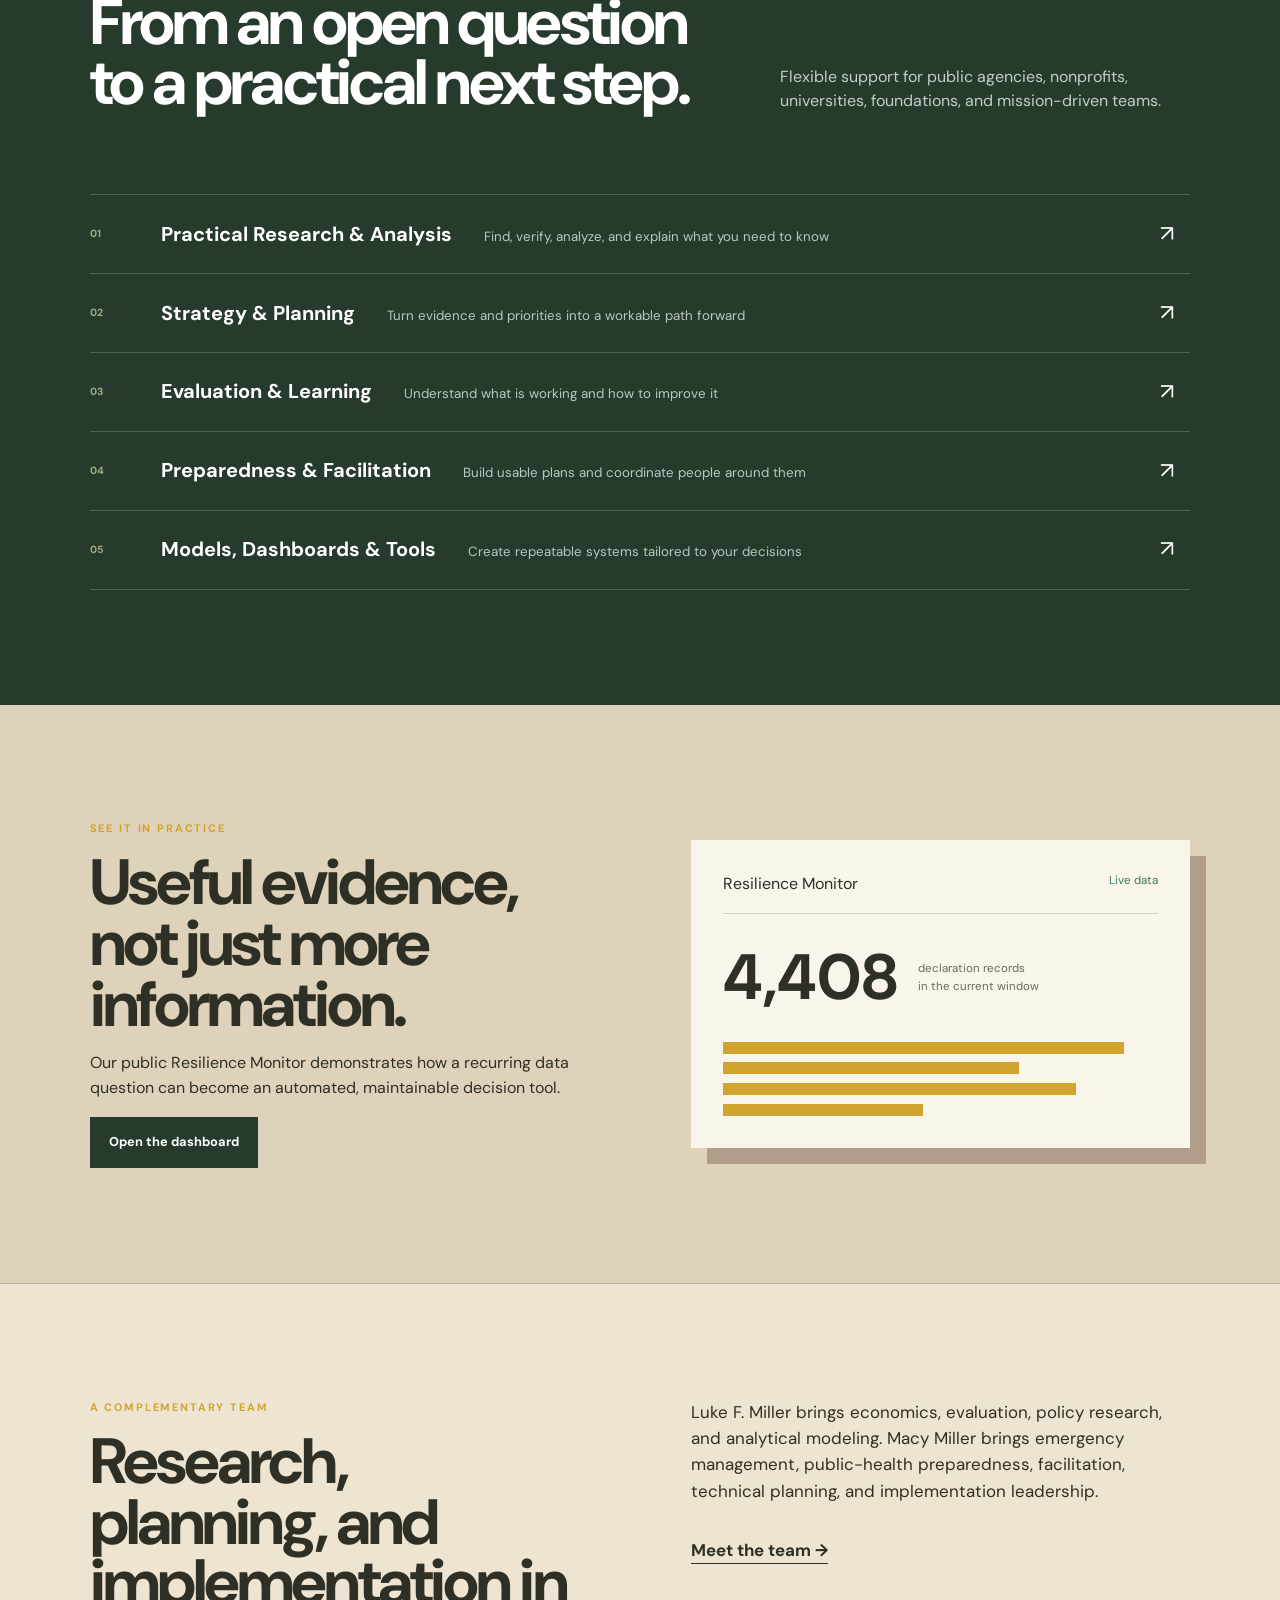
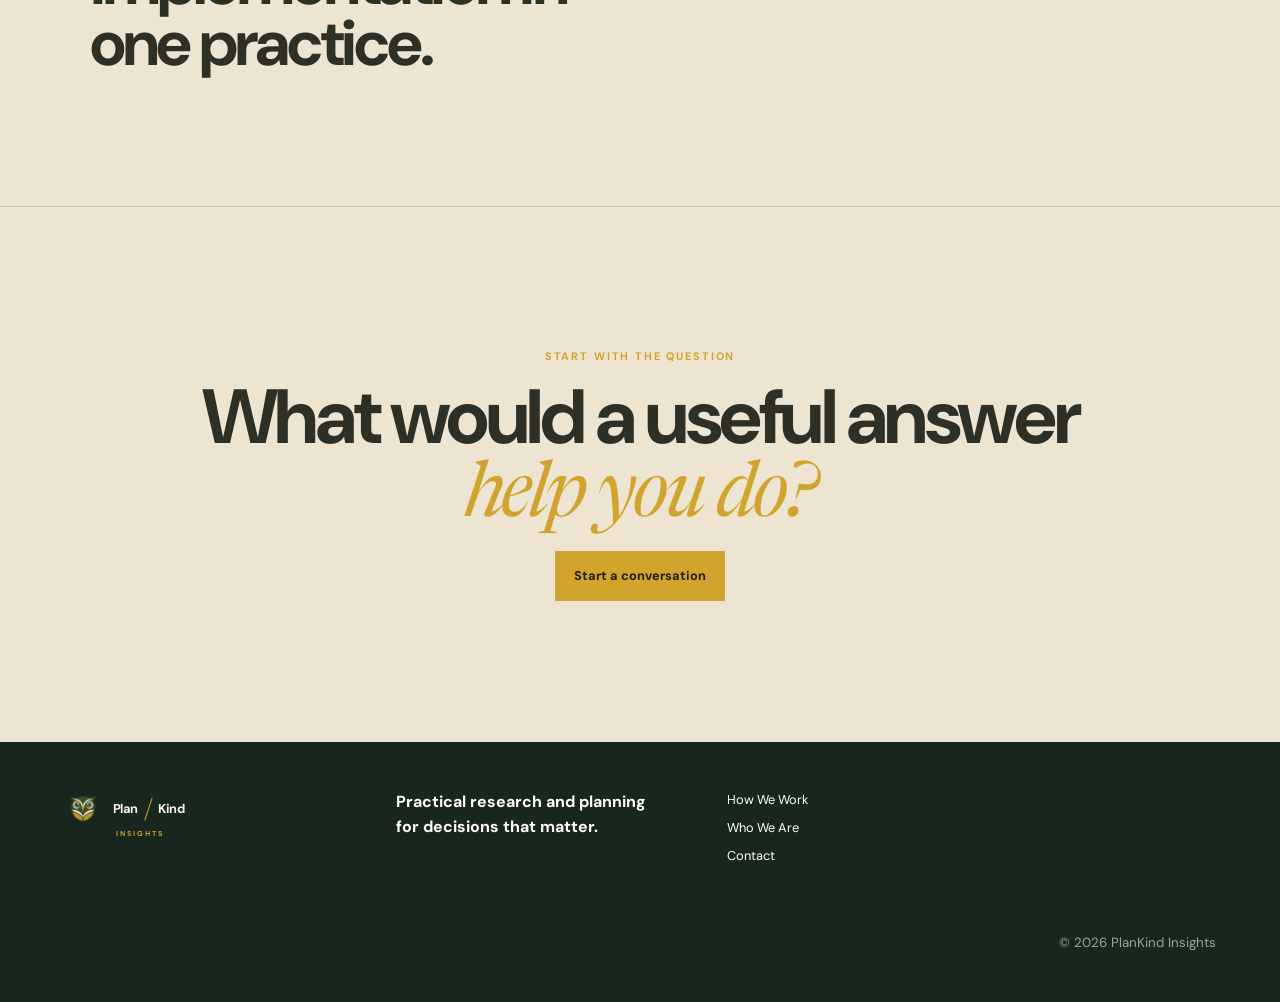
==== commit 698e4a8c: "Reframe PlanKind around practical client support" ====
--- a/website/index.html
+++ b/website/index.html
@@ -2,60 +2,33 @@
 <html lang="en">
 <head>
   <meta charset="utf-8"><meta name="viewport" content="width=device-width,initial-scale=1">
-  <meta name="description" content="PlanKind helps mission-driven organizations make better decisions through evidence-based planning, evaluation, and analysis.">
-  <meta property="og:title" content="PlanKind Insights">
-  <meta property="og:description" content="Grounded in evidence. Focused on impact.">
-  <meta property="og:image" content="https://lukefm3.github.io/plankind/assets/og.png">
-  <title>PlanKind Insights | Evidence for better decisions</title>
+  <meta name="description" content="PlanKind helps organizations find practical answers through tailored research, planning, evaluation, and implementation support.">
+  <meta property="og:title" content="PlanKind Insights"><meta property="og:description" content="Practical answers for decisions that matter.">
+  <meta property="og:image" content="https://lukefm3.github.io/plankind/assets/og-v2.png">
+  <title>PlanKind Insights | Practical answers for decisions that matter</title>
   <link rel="stylesheet" href="assets/styles.css">
 </head>
 <body>
   <a class="skip" href="#main">Skip to content</a>
-  <header class="header">
-    <a class="logo" href="index.html"><span class="plan">Plan</span><i></i><span>Kind</span><small>INSIGHTS</small></a>
-    <button class="menu" aria-controls="nav" aria-expanded="false">Menu</button>
-    <nav id="nav"><a class="active" href="index.html">Home</a><a href="services.html">Services</a><a href="approach.html">Approach</a><a href="work.html">Work</a><a href="insights.html">Data &amp; Insights</a><a href="about.html">About</a><a class="nav-cta" href="contact.html">Start a conversation</a></nav>
-  </header>
+  <header class="header"><a class="logo" href="index.html"><span>Plan</span><i></i><span>Kind</span><small>INSIGHTS</small></a><button class="menu" aria-controls="nav" aria-expanded="false">Menu</button><nav id="nav"><a class="active" href="index.html">Home</a><a href="services.html">Services</a><a href="approach.html">How We Work</a><a href="work.html">Work</a><a href="insights.html">Data &amp; Insights</a><a href="about.html">Who We Are</a><a class="nav-cta" href="contact.html">Start a conversation</a></nav></header>
   <main id="main">
-    <section class="hero">
-      <div class="hero-copy">
-        <div class="kicker">Planning · Evaluation · Analytics</div>
-        <h1>Better evidence.<br><em>Better decisions.</em></h1>
-        <p>PlanKind helps mission-driven organizations turn complex questions into clear plans, useful evidence, and practical systems that improve real-world outcomes.</p>
-        <div class="button-row"><a class="button coral" href="contact.html">Start a conversation</a><a class="button ghost" href="services.html">Explore our work</a></div>
-      </div>
-      <div class="hero-mark" aria-label="PlanKind principles">
-        <div class="orbit orbit-one"></div><div class="orbit orbit-two"></div>
-        <div class="owl"><span class="eye"></span><span class="eye"></span><b>INSIGHT</b></div>
-        <span class="orbit-label top">Evidence</span><span class="orbit-label right">Planning</span><span class="orbit-label bottom">Implementation</span>
-      </div>
+    <section class="hero client-hero">
+      <div class="hero-copy"><div class="kicker">Research · Planning · Practical Support</div><h1>Find the answer.<br><em>Make it useful.</em></h1><p>You bring the question, challenge, or decision. We help you clarify what you need to know, choose the right level of research, and turn the answer into something your organization can use.</p><div class="button-row"><a class="button coral" href="contact.html">Tell us what you need</a><a class="button ghost" href="approach.html">See how we work with you</a></div></div>
+      <div class="question-card"><span>Start with your need</span><h2>What do you need to understand, decide, improve, or prepare for?</h2><p>We tailor the method to the question—not the other way around.</p><div class="question-tags"><b>Find ideas</b><b>Verify evidence</b><b>Test a decision</b><b>Build a model</b><b>Plan implementation</b></div></div>
     </section>
-    <section class="proof-strip"><span>For public purpose</span><span>Built to be used</span><span>Designed to last</span><span>Clear by default</span></section>
-    <section class="section intro-grid">
-      <div><div class="eyebrow">Why PlanKind</div><h2>Insight is only useful when it changes what happens next.</h2></div>
-      <div class="prose"><p>Organizations rarely need another report that sits on a shelf. They need a clear understanding of the problem, credible evidence, and a practical path from recommendation to implementation.</p><p>We combine analytical rigor with human-centered planning to build work that people can understand, maintain, and act on.</p><a class="text-link" href="approach.html">How we work →</a></div>
-    </section>
-    <section class="services-preview">
-      <div class="section-heading"><div><div class="eyebrow light">What we do</div><h2>From uncertainty<br>to useful action.</h2></div><p>Flexible expertise for organizations working on complex public and organizational challenges.</p></div>
-      <div class="service-list">
-        <a href="services.html#strategy"><b>01</b><span><strong>Strategy &amp; Planning</strong><small>Direction, alignment, and practical implementation</small></span><i>↗</i></a>
-        <a href="services.html#evaluation"><b>02</b><span><strong>Evaluation</strong><small>Understand what works, for whom, and at what cost</small></span><i>↗</i></a>
-        <a href="services.html#analytics"><b>03</b><span><strong>Research &amp; Analytics</strong><small>Evidence that clarifies choices and tradeoffs</small></span><i>↗</i></a>
-        <a href="services.html#process"><b>04</b><span><strong>Process Improvement</strong><small>Systems that reduce friction and recurring effort</small></span><i>↗</i></a>
-        <a href="services.html#preparedness"><b>05</b><span><strong>Emergency Preparedness</strong><small>Plans and exercises built for real conditions</small></span><i>↗</i></a>
-      </div>
-    </section>
-    <section class="section data-feature">
-      <div><div class="eyebrow">Public demonstration</div><h2>See evidence become a decision tool.</h2><p>Our Resilience Monitor uses R and GitHub Actions to collect, validate, and publish current FEMA disaster-declaration data automatically.</p><a class="button dark" href="insights.html">Open the dashboard</a></div>
-      <div class="mini-dashboard"><div class="mini-head"><span>Resilience Monitor</span><i>Live data</i></div><div class="mini-number"><strong id="home-record-count">—</strong><span>declaration records<br>in the current window</span></div><div class="mini-lines"><i style="width:92%"></i><i style="width:68%"></i><i style="width:81%"></i><i style="width:46%"></i></div></div>
-    </section>
-    <section class="section intro-grid">
-      <div><div class="eyebrow">Selected work</div><h2>See the methods behind the promise.</h2></div>
-      <div class="prose"><p>Explore public-sector energy analysis, nonprofit consulting, evaluation research, financial tools, and data products—including an unpublished Power BI case study presented through safe screenshots.</p><a class="text-link" href="work.html">View selected work →</a></div>
-    </section>
-    <section class="closing"><div class="kicker">Grounded in evidence. Focused on impact.</div><h2>Make the next decision<br><em>with confidence.</em></h2><a class="button coral" href="contact.html">Tell us what you’re working on</a></section>
+    <section class="proof-strip"><span>Clear scope</span><span>Right-sized research</span><span>Useful deliverables</span><span>Support through action</span></section>
+    <section class="section intro-grid"><div><div class="eyebrow">Built around your question</div><h2>Research should help you move forward.</h2></div><div class="prose"><p>Sometimes you need a fast scan of promising ideas. Sometimes you need to verify a claim, compare options, build a tailored model, or conduct publication-quality research. We help determine how much rigor the decision actually requires.</p><p>The result might be a briefing, plan, dashboard, evaluation, workshop, model, or operating tool. What matters is that it answers the question and works in your setting.</p><a class="text-link" href="approach.html">Explore our collaborative process →</a></div></section>
+    <section class="services-preview"><div class="section-heading"><div><div class="eyebrow light">Ways we can help</div><h2>From an open question<br>to a practical next step.</h2></div><p>Flexible support for public agencies, nonprofits, universities, foundations, and mission-driven teams.</p></div><div class="service-list">
+      <a href="services.html#research"><b>01</b><span><strong>Practical Research &amp; Analysis</strong><small>Find, verify, analyze, and explain what you need to know</small></span><i>↗</i></a>
+      <a href="services.html#strategy"><b>02</b><span><strong>Strategy &amp; Planning</strong><small>Turn evidence and priorities into a workable path forward</small></span><i>↗</i></a>
+      <a href="services.html#evaluation"><b>03</b><span><strong>Evaluation &amp; Learning</strong><small>Understand what is working and how to improve it</small></span><i>↗</i></a>
+      <a href="services.html#preparedness"><b>04</b><span><strong>Preparedness &amp; Facilitation</strong><small>Build usable plans and coordinate people around them</small></span><i>↗</i></a>
+      <a href="services.html#tools"><b>05</b><span><strong>Models, Dashboards &amp; Tools</strong><small>Create repeatable systems tailored to your decisions</small></span><i>↗</i></a>
+    </div></section>
+    <section class="section data-feature"><div><div class="eyebrow">See it in practice</div><h2>Useful evidence, not just more information.</h2><p>Our public Resilience Monitor demonstrates how a recurring data question can become an automated, maintainable decision tool.</p><a class="button dark" href="insights.html">Open the dashboard</a></div><div class="mini-dashboard"><div class="mini-head"><span>Resilience Monitor</span><i>Live data</i></div><div class="mini-number"><strong id="home-record-count">—</strong><span>declaration records<br>in the current window</span></div><div class="mini-lines"><i style="width:92%"></i><i style="width:68%"></i><i style="width:81%"></i><i style="width:46%"></i></div></div></section>
+    <section class="section intro-grid"><div><div class="eyebrow">A complementary team</div><h2>Research, planning, and implementation in one practice.</h2></div><div class="prose"><p>Luke F. Miller brings economics, evaluation, policy research, and analytical modeling. Macy Miller brings emergency management, public-health preparedness, facilitation, technical planning, and implementation leadership.</p><a class="text-link" href="about.html">Meet the team →</a></div></section>
+    <section class="closing"><div class="kicker">Start with the question</div><h2>What would a useful answer<br><em>help you do?</em></h2><a class="button coral" href="contact.html">Start a conversation</a></section>
   </main>
-  <footer class="footer"><a class="logo inverse" href="index.html"><span>Plan</span><i></i><span>Kind</span><small>INSIGHTS</small></a><div><b>Evidence-based planning<br>for public purpose.</b></div><div><a href="mailto:lukefm@hawaii.edu">lukefm@hawaii.edu</a><a href="https://www.linkedin.com/in/luke-miller-283258127/">LinkedIn</a><a href="downloads/plankind-capability-statement.pdf" download>Capability statement</a></div><small>© <span class="year"></span> PlanKind Insights</small></footer>
+  <footer class="footer"><a class="logo inverse" href="index.html"><span>Plan</span><i></i><span>Kind</span><small>INSIGHTS</small></a><div><b>Practical research and planning<br>for decisions that matter.</b></div><div><a href="approach.html">How We Work</a><a href="about.html">Who We Are</a><a href="contact.html">Contact</a></div><small>© <span class="year"></span> PlanKind Insights</small></footer>
   <script src="assets/site.js"></script>
-</body>
-</html>
+</body></html>
--- a/website/assets/styles.css
+++ b/website/assets/styles.css
@@ -62,3 +62,58 @@
   nav a{padding:.78rem 0;border-top:1px solid var(--line);font-size:.83rem}
   .nav-cta{margin-top:.5rem;padding:.78rem;text-align:center;border:0}
 }
+
+/* Client-centered PlanKind palette and layouts */
+:root{
+  --navy:#263b2b;
+  --deep:#18271d;
+  --cream:#eee4d2;
+  --white:#faf5ea;
+  --coral:#d1a52d;
+  --sage:#a8ad87;
+  --mist:#dfd2bb;
+  --ink:#2e3025;
+  --muted:#6e685b;
+  --walnut:#4b3025;
+  --line:rgba(75,48,37,.2);
+}
+body{background:var(--cream)}
+.header{background:rgba(238,228,210,.96);border-color:var(--line)}
+.header-dark{background:var(--deep)}
+.logo span{color:var(--walnut)}
+.logo.inverse span,.header-dark .logo span{color:var(--white)}
+.nav-cta,.button.coral{background:var(--coral);border-color:var(--coral);color:#241d12}
+.button.ghost{border-color:var(--walnut);color:var(--walnut)}
+.client-hero{background:linear-gradient(135deg,var(--cream) 0%,#f4ecde 60%,#dbcbaa 100%)}
+.question-card{background:var(--walnut);color:var(--white);padding:clamp(2rem,4vw,4rem);box-shadow:20px 20px 0 rgba(209,165,45,.5)}
+.question-card>span,.person-copy .eyebrow{text-transform:uppercase;letter-spacing:.16em;font-size:.67rem;color:#e6c760;font-weight:700}
+.question-card h2{font-size:clamp(2rem,3.4vw,3.8rem);line-height:1;letter-spacing:-.035em;margin:1rem 0 1.3rem}
+.question-card p{color:#e7ddcf}
+.question-tags{display:flex;flex-wrap:wrap;gap:.55rem;margin-top:1.6rem}
+.question-tags b{font-size:.7rem;padding:.5rem .7rem;border:1px solid rgba(255,255,255,.28);font-weight:600}
+.proof-strip,.services-preview,.question-section{background:var(--navy)}
+.data-feature,.approach-hero,.team-hero{background:var(--mist)}
+.mini-dashboard{background:var(--white);box-shadow:16px 16px 0 rgba(75,48,37,.32)}
+.footer{background:var(--deep)}
+.team-section{padding:clamp(4rem,7vw,7rem) clamp(1.25rem,7vw,7rem);display:grid;gap:clamp(5rem,9vw,9rem)}
+.person-card{display:grid;grid-template-columns:minmax(260px,.7fr) 1.3fr;gap:clamp(2rem,6vw,7rem);align-items:center}
+.person-card.reverse{grid-template-columns:1.3fr minmax(260px,.7fr)}
+.person-card.reverse .person-photo{order:2}.person-card.reverse .person-copy{order:1}
+.person-photo{position:relative;background:var(--walnut);padding:1rem}
+.person-photo img{width:100%;display:block;aspect-ratio:4/5;object-fit:cover}
+.person-photo span{position:absolute;left:1.7rem;bottom:1.7rem;background:var(--cream);color:var(--walnut);padding:.45rem .65rem;font-size:.65rem;text-transform:uppercase;letter-spacing:.1em}
+.person-copy h2{font-size:clamp(3rem,5vw,5.5rem);line-height:.95;letter-spacing:-.05em;margin:1rem 0 1.5rem}
+.person-copy>p{font-size:1.08rem;max-width:720px}.person-copy h3{margin-top:2.2rem;color:var(--walnut)}
+.specialty-list{display:flex;flex-wrap:wrap;gap:.55rem;margin:1rem 0 2rem}.specialty-list span{padding:.55rem .8rem;border:1px solid var(--line);background:rgba(250,245,234,.45);font-size:.78rem}
+.team-fit{background:#f5eddf}
+.collaboration-steps{padding:0 clamp(1.25rem,7vw,7rem) clamp(5rem,8vw,8rem)}
+.collaboration-steps article{display:grid;grid-template-columns:90px 1fr;gap:2rem;padding:2rem 0;border-top:1px solid var(--line)}
+.collaboration-steps article>span{font-family:var(--serif);font-style:italic;font-size:1.5rem;color:var(--coral)}
+.collaboration-steps h2{font-size:clamp(1.8rem,3vw,3.2rem);margin:0 0 .5rem;color:var(--walnut)}
+.collaboration-steps p{max-width:760px;color:var(--muted);margin:0}
+.research-levels{background:var(--sage);padding:clamp(5rem,8vw,8rem) clamp(1.25rem,7vw,7rem)}
+.level-grid{display:grid;grid-template-columns:repeat(5,1fr);margin-top:3rem;border-top:1px solid rgba(75,48,37,.25);border-left:1px solid rgba(75,48,37,.25)}
+.level-grid article{padding:1.5rem;min-height:280px;border-right:1px solid rgba(75,48,37,.25);border-bottom:1px solid rgba(75,48,37,.25)}
+.level-grid b{font-size:.65rem;color:var(--walnut)}.level-grid h3{font-size:1.3rem;line-height:1.1;margin:3rem 0 1rem}.level-grid p{font-size:.83rem;color:#4e5140}
+@media(max-width:900px){.person-card,.person-card.reverse{grid-template-columns:1fr}.person-card.reverse .person-photo,.person-card.reverse .person-copy{order:initial}.person-photo{max-width:520px}.level-grid{grid-template-columns:1fr 1fr}.question-card{margin-bottom:2rem}}
+@media(max-width:560px){.level-grid{grid-template-columns:1fr}.level-grid article{min-height:auto}.collaboration-steps article{grid-template-columns:50px 1fr;gap:1rem}.person-photo span{display:none}}
